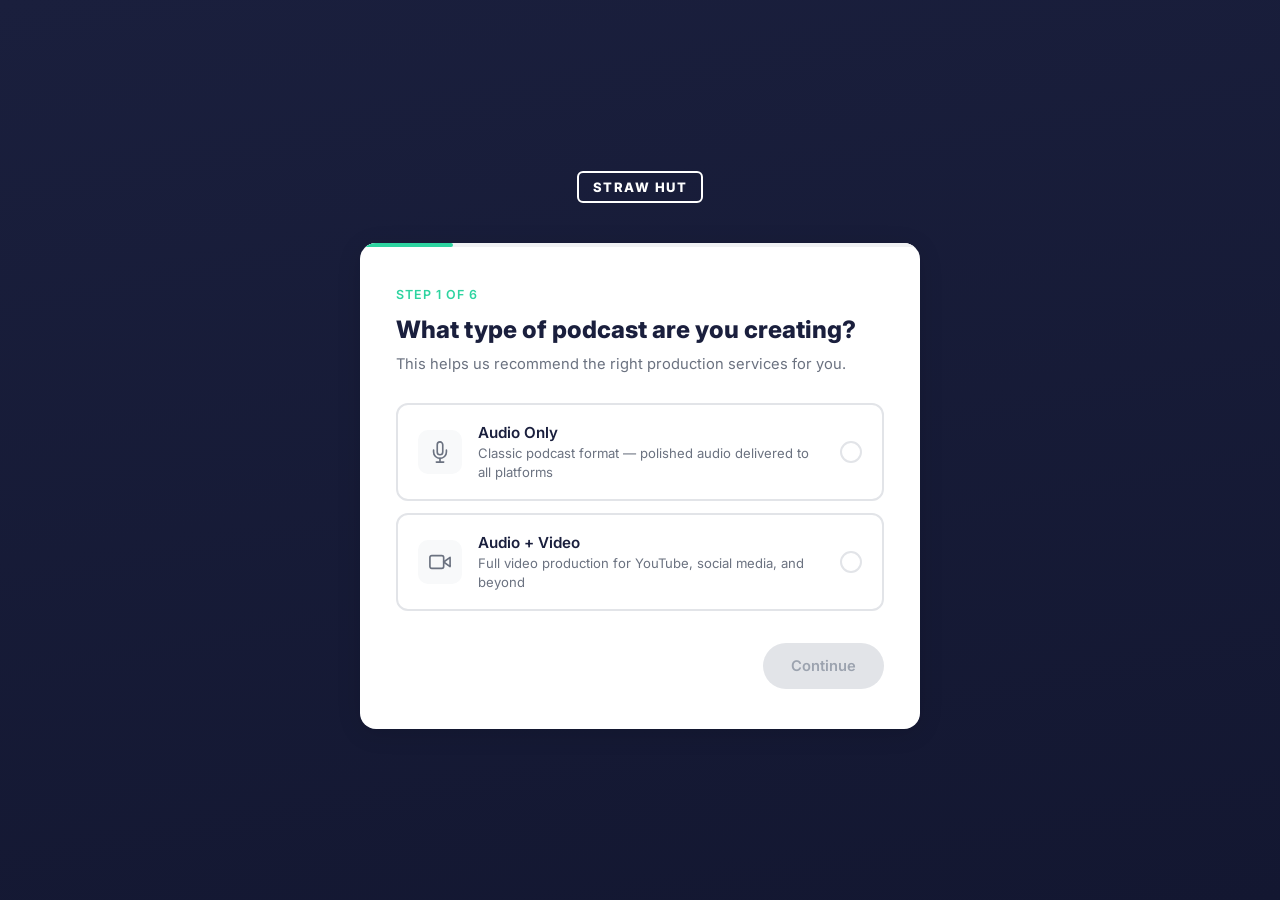
==== index.html @ 83307173 "Add step-by-step podcast quote builder widget Interactive 6-step wizard that guides potential client" ====
<!DOCTYPE html>
<html lang="en">
<head>
  <meta charset="UTF-8">
  <meta name="viewport" content="width=device-width, initial-scale=1.0">
  <title>Podcast Quote Builder | Straw Hut Media</title>
  <link rel="preconnect" href="https://fonts.googleapis.com">
  <link rel="preconnect" href="https://fonts.gstatic.com" crossorigin>
  <link href="https://fonts.googleapis.com/css2?family=Inter:wght@400;500;600;700;800&display=swap" rel="stylesheet">
  <style>
    :root {
      --navy: #1a1f3d;
      --navy-light: #252b52;
      --navy-dark: #131731;
      --green: #2dd4a0;
      --green-hover: #25b888;
      --green-soft: rgba(45, 212, 160, 0.1);
      --white: #ffffff;
      --gray-50: #f8f9fa;
      --gray-100: #f0f1f3;
      --gray-200: #e2e4e8;
      --gray-400: #9ca3af;
      --gray-500: #6b7280;
      --gray-700: #374151;
      --gray-800: #1f2937;
      --shadow: 0 4px 24px rgba(0, 0, 0, 0.12);
      --radius: 16px;
      --radius-sm: 12px;
    }

    * { margin: 0; padding: 0; box-sizing: border-box; }

    body {
      font-family: 'Inter', -apple-system, BlinkMacSystemFont, 'Segoe UI', sans-serif;
      background: linear-gradient(170deg, var(--navy) 0%, var(--navy-dark) 100%);
      color: var(--gray-800);
      min-height: 100vh;
      display: flex;
      flex-direction: column;
      align-items: center;
      justify-content: center;
      padding: 40px 20px;
    }

    /* -- Logo & Header -- */
    .widget-logo {
      display: inline-block;
      border: 2px solid var(--white);
      border-radius: 6px;
      padding: 6px 14px;
      color: var(--white);
      font-weight: 800;
      font-size: 13px;
      letter-spacing: 1.5px;
      text-transform: uppercase;
      margin-bottom: 40px;
    }

    /* -- Card Container -- */
    .card {
      background: var(--white);
      border-radius: var(--radius);
      box-shadow: var(--shadow);
      width: 100%;
      max-width: 560px;
      overflow: hidden;
      position: relative;
    }

    /* -- Progress Bar -- */
    .progress-bar {
      height: 4px;
      background: var(--gray-100);
      width: 100%;
    }

    .progress-fill {
      height: 100%;
      background: var(--green);
      transition: width 0.4s ease;
      border-radius: 0 2px 2px 0;
    }

    /* -- Step Content -- */
    .step {
      display: none;
      padding: 40px 36px;
      animation: fadeIn 0.35s ease;
    }

    .step.active {
      display: block;
    }

    @keyframes fadeIn {
      from { opacity: 0; transform: translateY(12px); }
      to { opacity: 1; transform: translateY(0); }
    }

    .step-counter {
      font-size: 0.78rem;
      font-weight: 600;
      color: var(--green);
      text-transform: uppercase;
      letter-spacing: 1px;
      margin-bottom: 12px;
    }

    .step h2 {
      font-size: 1.5rem;
      font-weight: 800;
      color: var(--navy);
      line-height: 1.3;
      margin-bottom: 8px;
    }

    .step .subtitle {
      font-size: 0.92rem;
      color: var(--gray-500);
      line-height: 1.5;
      margin-bottom: 28px;
    }

    /* -- Option Cards (single select) -- */
    .options {
      display: flex;
      flex-direction: column;
      gap: 12px;
      margin-bottom: 32px;
    }

    .option {
      display: flex;
      align-items: center;
      gap: 16px;
      padding: 18px 20px;
      border: 2px solid var(--gray-200);
      border-radius: var(--radius-sm);
      cursor: pointer;
      transition: all 0.2s;
      position: relative;
    }

    .option:hover {
      border-color: var(--green);
      background: var(--green-soft);
    }

    .option.selected {
      border-color: var(--green);
      background: var(--green-soft);
    }

    .option-icon {
      width: 44px;
      height: 44px;
      border-radius: 10px;
      background: var(--gray-50);
      display: flex;
      align-items: center;
      justify-content: center;
      flex-shrink: 0;
      font-size: 1.3rem;
      transition: background 0.2s;
    }

    .option.selected .option-icon {
      background: var(--green);
    }

    .option-icon svg {
      width: 22px;
      height: 22px;
      stroke: var(--gray-500);
      fill: none;
      stroke-width: 1.8;
      stroke-linecap: round;
      stroke-linejoin: round;
      transition: stroke 0.2s;
    }

    .option.selected .option-icon svg {
      stroke: var(--white);
    }

    .option-text {
      flex: 1;
    }

    .option-label {
      font-size: 0.95rem;
      font-weight: 600;
      color: var(--navy);
      margin-bottom: 2px;
    }

    .option-desc {
      font-size: 0.82rem;
      color: var(--gray-500);
      line-height: 1.4;
    }

    .option-check {
      width: 22px;
      height: 22px;
      border: 2px solid var(--gray-200);
      border-radius: 50%;
      flex-shrink: 0;
      display: flex;
      align-items: center;
      justify-content: center;
      transition: all 0.2s;
    }

    .option.selected .option-check {
      background: var(--green);
      border-color: var(--green);
    }

    .option-check svg {
      width: 12px;
      height: 12px;
      fill: none;
      stroke: var(--white);
      stroke-width: 2.5;
      stroke-linecap: round;
      stroke-linejoin: round;
      opacity: 0;
      transition: opacity 0.15s;
    }

    .option.selected .option-check svg {
      opacity: 1;
    }

    /* -- Multi-select (checkbox style) -- */
    .options.multi .option-check {
      border-radius: 6px;
    }

    /* -- Navigation -- */
    .nav {
      display: flex;
      justify-content: space-between;
      align-items: center;
      gap: 12px;
    }

    .btn {
      padding: 14px 28px;
      border-radius: 50px;
      font-size: 0.92rem;
      font-weight: 600;
      cursor: pointer;
      transition: all 0.2s;
      border: none;
      font-family: inherit;
    }

    .btn-back {
      background: transparent;
      color: var(--gray-500);
      padding: 14px 20px;
    }

    .btn-back:hover {
      color: var(--navy);
    }

    .btn-next {
      background: var(--green);
      color: var(--white);
      margin-left: auto;
    }

    .btn-next:hover {
      background: var(--green-hover);
      transform: translateY(-1px);
    }

    .btn-next:active {
      transform: translateY(0);
    }

    .btn-next:disabled {
      background: var(--gray-200);
      color: var(--gray-400);
      cursor: not-allowed;
      transform: none;
    }

    /* -- Results Step -- */
    .result-package {
      background: linear-gradient(135deg, var(--navy) 0%, var(--navy-light) 100%);
      border-radius: var(--radius-sm);
      padding: 28px 24px;
      text-align: center;
      margin-bottom: 24px;
      position: relative;
      overflow: hidden;
    }

    .result-package::before {
      content: '';
      position: absolute;
      top: -30px;
      right: -30px;
      width: 120px;
      height: 120px;
      background: rgba(45, 212, 160, 0.1);
      border-radius: 50%;
    }

    .result-badge {
      display: inline-block;
      background: var(--green);
      color: var(--white);
      font-size: 0.72rem;
      font-weight: 700;
      padding: 4px 12px;
      border-radius: 20px;
      text-transform: uppercase;
      letter-spacing: 0.5px;
      margin-bottom: 16px;
    }

    .result-name {
      font-size: 1.3rem;
      font-weight: 800;
      color: var(--white);
      margin-bottom: 8px;
    }

    .result-price {
      font-size: 2.4rem;
      font-weight: 800;
      color: var(--green);
      margin-bottom: 4px;
    }

    .result-period {
      font-size: 0.82rem;
      color: var(--gray-400);
    }

    .result-savings {
      display: inline-block;
      background: var(--green-soft);
      color: var(--green);
      font-size: 0.82rem;
      font-weight: 600;
      padding: 6px 14px;
      border-radius: 20px;
      margin-top: 12px;
    }

    .result-features {
      margin-bottom: 28px;
    }

    .result-features h4 {
      font-size: 0.82rem;
      font-weight: 700;
      color: var(--gray-400);
      text-transform: uppercase;
      letter-spacing: 0.5px;
      margin-bottom: 14px;
    }

    .feature-item {
      display: flex;
      align-items: flex-start;
      gap: 10px;
      padding: 8px 0;
      font-size: 0.88rem;
      color: var(--gray-700);
    }

    .feature-check {
      width: 18px;
      height: 18px;
      background: var(--green-soft);
      border-radius: 50%;
      display: flex;
      align-items: center;
      justify-content: center;
      flex-shrink: 0;
      margin-top: 1px;
    }

    .feature-check svg {
      width: 10px;
      height: 10px;
      fill: none;
      stroke: var(--green);
      stroke-width: 2.5;
      stroke-linecap: round;
      stroke-linejoin: round;
    }

    .btn-cta {
      display: block;
      width: 100%;
      padding: 16px;
      background: var(--green);
      color: var(--white);
      border: none;
      border-radius: 50px;
      font-size: 1rem;
      font-weight: 700;
      cursor: pointer;
      transition: all 0.2s;
      font-family: inherit;
      text-align: center;
      text-decoration: none;
      margin-bottom: 8px;
    }

    .btn-cta:hover {
      background: var(--green-hover);
      transform: translateY(-1px);
    }

    .btn-restart {
      display: block;
      width: 100%;
      padding: 12px;
      background: transparent;
      color: var(--gray-500);
      border: none;
      font-size: 0.85rem;
      font-weight: 600;
      cursor: pointer;
      font-family: inherit;
      text-align: center;
    }

    .btn-restart:hover {
      color: var(--navy);
    }

    .result-footnote {
      text-align: center;
      font-size: 0.75rem;
      color: var(--gray-400);
      margin-top: 12px;
    }

    /* -- Responsive -- */
    @media (max-width: 600px) {
      body { padding: 24px 16px; justify-content: flex-start; }
      .step { padding: 28px 24px; }
      .step h2 { font-size: 1.3rem; }
      .option { padding: 14px 16px; gap: 12px; }
      .option-icon { width: 38px; height: 38px; }
    }
  </style>
</head>
<body>

  <div class="widget-logo">Straw Hut</div>

  <div class="card">
    <div class="progress-bar">
      <div class="progress-fill" id="progressFill" style="width: 16.6%"></div>
    </div>

    <!-- Step 1: Podcast Type -->
    <div class="step active" data-step="1">
      <div class="step-counter">Step 1 of 6</div>
      <h2>What type of podcast are you creating?</h2>
      <p class="subtitle">This helps us recommend the right production services for you.</p>
      <div class="options" data-key="podcastType">
        <div class="option" data-value="audio">
          <div class="option-icon">
            <svg viewBox="0 0 24 24"><path d="M12 1a3 3 0 0 0-3 3v8a3 3 0 0 0 6 0V4a3 3 0 0 0-3-3z"/><path d="M19 10v2a7 7 0 0 1-14 0v-2"/><line x1="12" y1="19" x2="12" y2="23"/><line x1="8" y1="23" x2="16" y2="23"/></svg>
          </div>
          <div class="option-text">
            <div class="option-label">Audio Only</div>
            <div class="option-desc">Classic podcast format — polished audio delivered to all platforms</div>
          </div>
          <div class="option-check"><svg viewBox="0 0 16 16"><polyline points="3.5 8 6.5 11 12.5 5"/></svg></div>
        </div>
        <div class="option" data-value="video">
          <div class="option-icon">
            <svg viewBox="0 0 24 24"><polygon points="23 7 16 12 23 17 23 7"/><rect x="1" y="5" width="15" height="14" rx="2" ry="2"/></svg>
          </div>
          <div class="option-text">
            <div class="option-label">Audio + Video</div>
            <div class="option-desc">Full video production for YouTube, social media, and beyond</div>
          </div>
          <div class="option-check"><svg viewBox="0 0 16 16"><polyline points="3.5 8 6.5 11 12.5 5"/></svg></div>
        </div>
      </div>
      <div class="nav">
        <div></div>
        <button class="btn btn-next" id="btn-next-1" disabled>Continue</button>
      </div>
    </div>

    <!-- Step 2: Recording Location -->
    <div class="step" data-step="2">
      <div class="step-counter">Step 2 of 6</div>
      <h2>Where will you be recording?</h2>
      <p class="subtitle">Choose the recording setup that works best for your show.</p>
      <div class="options" data-key="recordingLocation">
        <div class="option" data-value="virtual">
          <div class="option-icon">
            <svg viewBox="0 0 24 24"><rect x="2" y="3" width="20" height="14" rx="2" ry="2"/><line x1="8" y1="21" x2="16" y2="21"/><line x1="12" y1="17" x2="12" y2="21"/></svg>
          </div>
          <div class="option-text">
            <div class="option-label">Virtual / Remote</div>
            <div class="option-desc">Record from anywhere with our remote setup support</div>
          </div>
          <div class="option-check"><svg viewBox="0 0 16 16"><polyline points="3.5 8 6.5 11 12.5 5"/></svg></div>
        </div>
        <div class="option" data-value="studio">
          <div class="option-icon">
            <svg viewBox="0 0 24 24"><path d="M3 9l9-7 9 7v11a2 2 0 0 1-2 2H5a2 2 0 0 1-2-2z"/><polyline points="9 22 9 12 15 12 15 22"/></svg>
          </div>
          <div class="option-text">
            <div class="option-label">In Our Studio</div>
            <div class="option-desc">Record at our professional studio on Melrose Avenue</div>
          </div>
          <div class="option-check"><svg viewBox="0 0 16 16"><polyline points="3.5 8 6.5 11 12.5 5"/></svg></div>
        </div>
        <div class="option" data-value="on-location">
          <div class="option-icon">
            <svg viewBox="0 0 24 24"><path d="M21 10c0 7-9 13-9 13s-9-6-9-13a9 9 0 0 1 18 0z"/><circle cx="12" cy="10" r="3"/></svg>
          </div>
          <div class="option-text">
            <div class="option-label">On-Location</div>
            <div class="option-desc">We come to you — anywhere you need us to be</div>
          </div>
          <div class="option-check"><svg viewBox="0 0 16 16"><polyline points="3.5 8 6.5 11 12.5 5"/></svg></div>
        </div>
      </div>
      <div class="nav">
        <button class="btn btn-back" data-go="1">Back</button>
        <button class="btn btn-next" id="btn-next-2" disabled>Continue</button>
      </div>
    </div>

    <!-- Step 3: Production Level -->
    <div class="step" data-step="3">
      <div class="step-counter">Step 3 of 6</div>
      <h2>What level of production do you need?</h2>
      <p class="subtitle">From essential editing to full sound design — pick your level.</p>
      <div class="options" data-key="productionLevel">
        <div class="option" data-value="basic">
          <div class="option-icon">
            <svg viewBox="0 0 24 24"><path d="M9 18V5l12-2v13"/><circle cx="6" cy="18" r="3"/><circle cx="18" cy="16" r="3"/></svg>
          </div>
          <div class="option-text">
            <div class="option-label">Essential Production</div>
            <div class="option-desc">Professional audio editing, mastering, and custom intros/outros</div>
          </div>
          <div class="option-check"><svg viewBox="0 0 16 16"><polyline points="3.5 8 6.5 11 12.5 5"/></svg></div>
        </div>
        <div class="option" data-value="full">
          <div class="option-icon">
            <svg viewBox="0 0 24 24"><polygon points="12 2 15.09 8.26 22 9.27 17 14.14 18.18 21.02 12 17.77 5.82 21.02 7 14.14 2 9.27 8.91 8.26 12 2"/></svg>
          </div>
          <div class="option-text">
            <div class="option-label">Full Production + Sound Design</div>
            <div class="option-desc">Multi-track editing, sound design, and original theme music composed for your show</div>
          </div>
          <div class="option-check"><svg viewBox="0 0 16 16"><polyline points="3.5 8 6.5 11 12.5 5"/></svg></div>
        </div>
      </div>
      <div class="nav">
        <button class="btn btn-back" data-go="2">Back</button>
        <button class="btn btn-next" id="btn-next-3" disabled>Continue</button>
      </div>
    </div>

    <!-- Step 4: Branding & Distribution -->
    <div class="step" data-step="4">
      <div class="step-counter">Step 4 of 6</div>
      <h2>Do you need branding and distribution?</h2>
      <p class="subtitle">Select all that apply to your needs.</p>
      <div class="options multi" data-key="branding">
        <div class="option" data-value="cover-art">
          <div class="option-icon">
            <svg viewBox="0 0 24 24"><rect x="3" y="3" width="18" height="18" rx="2" ry="2"/><circle cx="8.5" cy="8.5" r="1.5"/><polyline points="21 15 16 10 5 21"/></svg>
          </div>
          <div class="option-text">
            <div class="option-label">Custom Branding Package</div>
            <div class="option-desc">Professional cover art and logo designed for your show</div>
          </div>
          <div class="option-check"><svg viewBox="0 0 16 16"><polyline points="3.5 8 6.5 11 12.5 5"/></svg></div>
        </div>
        <div class="option" data-value="distribution">
          <div class="option-icon">
            <svg viewBox="0 0 24 24"><circle cx="18" cy="5" r="3"/><circle cx="6" cy="12" r="3"/><circle cx="18" cy="19" r="3"/><line x1="8.59" y1="13.51" x2="15.42" y2="17.49"/><line x1="15.41" y1="6.51" x2="8.59" y2="10.49"/></svg>
          </div>
          <div class="option-text">
            <div class="option-label">Distribution to All Major Platforms</div>
            <div class="option-desc">Apple Podcasts, Spotify, Google, and more</div>
          </div>
          <div class="option-check"><svg viewBox="0 0 16 16"><polyline points="3.5 8 6.5 11 12.5 5"/></svg></div>
        </div>
        <div class="option" data-value="scheduling">
          <div class="option-icon">
            <svg viewBox="0 0 24 24"><rect x="3" y="4" width="18" height="18" rx="2" ry="2"/><line x1="16" y1="2" x2="16" y2="6"/><line x1="8" y1="2" x2="8" y2="6"/><line x1="3" y1="10" x2="21" y2="10"/></svg>
          </div>
          <div class="option-text">
            <div class="option-label">Weekly Publishing & Scheduling</div>
            <div class="option-desc">Consistent release schedule managed for you</div>
          </div>
          <div class="option-check"><svg viewBox="0 0 16 16"><polyline points="3.5 8 6.5 11 12.5 5"/></svg></div>
        </div>
        <div class="option" data-value="analytics">
          <div class="option-icon">
            <svg viewBox="0 0 24 24"><line x1="18" y1="20" x2="18" y2="10"/><line x1="12" y1="20" x2="12" y2="4"/><line x1="6" y1="20" x2="6" y2="14"/></svg>
          </div>
          <div class="option-text">
            <div class="option-label">Analytics & Growth Tracking</div>
            <div class="option-desc">Monitor your performance and listener trends</div>
          </div>
          <div class="option-check"><svg viewBox="0 0 16 16"><polyline points="3.5 8 6.5 11 12.5 5"/></svg></div>
        </div>
      </div>
      <div class="nav">
        <button class="btn btn-back" data-go="3">Back</button>
        <button class="btn btn-next" id="btn-next-4">Continue</button>
      </div>
    </div>

    <!-- Step 5: Social Media -->
    <div class="step" data-step="5">
      <div class="step-counter">Step 5 of 6</div>
      <h2>How about social media content?</h2>
      <p class="subtitle">Grow your audience with promotional content for each episode.</p>
      <div class="options" data-key="social">
        <div class="option" data-value="none">
          <div class="option-icon">
            <svg viewBox="0 0 24 24"><circle cx="12" cy="12" r="10"/><line x1="4.93" y1="4.93" x2="19.07" y2="19.07"/></svg>
          </div>
          <div class="option-text">
            <div class="option-label">No Social Media Content</div>
            <div class="option-desc">I'll handle my own social media promotion</div>
          </div>
          <div class="option-check"><svg viewBox="0 0 16 16"><polyline points="3.5 8 6.5 11 12.5 5"/></svg></div>
        </div>
        <div class="option" data-value="basic-clip">
          <div class="option-icon">
            <svg viewBox="0 0 24 24"><rect x="2" y="2" width="20" height="20" rx="5" ry="5"/><path d="M16 11.37A4 4 0 1 1 12.63 8 4 4 0 0 1 16 11.37z"/><line x1="17.5" y1="6.5" x2="17.51" y2="6.5"/></svg>
          </div>
          <div class="option-text">
            <div class="option-label">One Clip per Episode</div>
            <div class="option-desc">A custom social media clip to promote each episode</div>
          </div>
          <div class="option-check"><svg viewBox="0 0 16 16"><polyline points="3.5 8 6.5 11 12.5 5"/></svg></div>
        </div>
        <div class="option" data-value="full-social">
          <div class="option-icon">
            <svg viewBox="0 0 24 24"><path d="M23 3a10.9 10.9 0 0 1-3.14 1.53 4.48 4.48 0 0 0-7.86 3v1A10.66 10.66 0 0 1 3 4s-4 9 5 13a11.64 11.64 0 0 1-7 2c9 5 20 0 20-11.5a4.5 4.5 0 0 0-.08-.83A7.72 7.72 0 0 0 23 3z"/></svg>
          </div>
          <div class="option-text">
            <div class="option-label">Full Social Media Package</div>
            <div class="option-desc">Clips, audiograms, graphics, trailers, and thumbnails</div>
          </div>
          <div class="option-check"><svg viewBox="0 0 16 16"><polyline points="3.5 8 6.5 11 12.5 5"/></svg></div>
        </div>
      </div>
      <div class="nav">
        <button class="btn btn-back" data-go="4">Back</button>
        <button class="btn btn-next" id="btn-next-5" disabled>Continue</button>
      </div>
    </div>

    <!-- Step 6: Management -->
    <div class="step" data-step="6">
      <div class="step-counter">Step 6 of 6</div>
      <h2>Do you need production management?</h2>
      <p class="subtitle">Let our team handle the logistics so you can focus on content.</p>
      <div class="options" data-key="management">
        <div class="option" data-value="none">
          <div class="option-icon">
            <svg viewBox="0 0 24 24"><path d="M20 21v-2a4 4 0 0 0-4-4H8a4 4 0 0 0-4 4v2"/><circle cx="12" cy="7" r="4"/></svg>
          </div>
          <div class="option-text">
            <div class="option-label">Self-Managed</div>
            <div class="option-desc">I'll coordinate production myself</div>
          </div>
          <div class="option-check"><svg viewBox="0 0 16 16"><polyline points="3.5 8 6.5 11 12.5 5"/></svg></div>
        </div>
        <div class="option" data-value="guest-booking">
          <div class="option-icon">
            <svg viewBox="0 0 24 24"><path d="M17 21v-2a4 4 0 0 0-4-4H5a4 4 0 0 0-4 4v2"/><circle cx="9" cy="7" r="4"/><path d="M23 21v-2a4 4 0 0 0-3-3.87"/><path d="M16 3.13a4 4 0 0 1 0 7.75"/></svg>
          </div>
          <div class="option-text">
            <div class="option-label">Guest Booking & Scheduling</div>
            <div class="option-desc">We help find and schedule guests for your show</div>
          </div>
          <div class="option-check"><svg viewBox="0 0 16 16"><polyline points="3.5 8 6.5 11 12.5 5"/></svg></div>
        </div>
        <div class="option" data-value="full-management">
          <div class="option-icon">
            <svg viewBox="0 0 24 24"><path d="M12 22s8-4 8-10V5l-8-3-8 3v7c0 6 8 10 8 10z"/></svg>
          </div>
          <div class="option-text">
            <div class="option-label">Dedicated Manager + Priority Support</div>
            <div class="option-desc">A dedicated production manager and priority support for urgent needs</div>
          </div>
          <div class="option-check"><svg viewBox="0 0 16 16"><polyline points="3.5 8 6.5 11 12.5 5"/></svg></div>
        </div>
      </div>
      <div class="nav">
        <button class="btn btn-back" data-go="5">Back</button>
        <button class="btn btn-next" id="btn-next-6" disabled>See My Quote</button>
      </div>
    </div>

    <!-- Results Step -->
    <div class="step" data-step="result">
      <div class="step-counter">Your Personalized Quote</div>
      <h2>Here's your perfect package</h2>
      <p class="subtitle" id="resultSubtitle">Based on your selections, we recommend:</p>

      <div class="result-package">
        <div class="result-badge" id="resultBadge">Recommended</div>
        <div class="result-name" id="resultName">Premium Studio Package</div>
        <div class="result-price" id="resultPrice">$4,350</div>
        <div class="result-period">one-time setup</div>
        <div class="result-savings" id="resultSavings" style="display:none;"></div>
      </div>

      <div class="result-features">
        <h4>What's Included</h4>
        <div id="resultFeatures"></div>
      </div>

      <button class="btn-cta" id="ctaBtn">Get Started Now</button>
      <button class="btn-restart" id="restartBtn">Start Over</button>
      <div class="result-footnote">Final pricing confirmed after consultation</div>
    </div>
  </div>

<script>
(function() {
  // -- State --
  const answers = {};
  let currentStep = 1;
  const totalSteps = 6;

  // -- Package Definitions --
  const packages = {
    essential: {
      name: 'Essential Podcast Package',
      price: 2450,
      features: [
        'Professional audio editing and mastering',
        'Multi-track editing and sound design',
        'Custom intros, outros, and transitions',
        'Distribution to all major platforms',
        'Weekly publishing and scheduling',
        'Basic analytics to track growth',
        'Custom branding package (cover art, logo)',
        'One custom social media clip per episode'
      ]
    },
    premium: {
      name: 'Premium Studio Podcast Package',
      price: 4350,
      badge: 'Most Popular',
      features: [
        'Everything in the Essential Package, plus:',
        'Video recording in our studio or virtual setup',
        'Original theme music created for your show',
        'Guest booking and scheduling assistance',
        'Multi-camera video setup (studio or virtual)',
        'Full social media content creation (clips, audiograms, graphics)',
        'Dedicated manager for seamless production',
        'Priority support for urgent needs'
      ]
    },
    ultimate: {
      name: 'Ultimate On-Location Podcast Package',
      price: 6550,
      badge: 'All-Inclusive',
      features: [
        'Everything in the Premium Package, plus:',
        'On-location recording anywhere you need',
        'Multi-camera setup with 3\u20136 cameras',
        'Professional video editing and branding',
        'On-site producer to oversee the shoot',
        'Lighting, microphones, and camera setup included',
        'Enhanced social media assets, including trailers and thumbnails',
        'Videos optimized for YouTube and social media'
      ]
    }
  };

  // -- DOM --
  const progressFill = document.getElementById('progressFill');
  const steps = document.querySelectorAll('.step');
  const backBtns = document.querySelectorAll('.btn-back');

  // -- Navigate --
  function goToStep(step) {
    currentStep = step;
    steps.forEach(s => s.classList.remove('active'));

    if (step === 'result') {
      document.querySelector('[data-step="result"]').classList.add('active');
      progressFill.style.width = '100%';
      showResult();
    } else {
      document.querySelector(`[data-step="${step}"]`).classList.add('active');
      progressFill.style.width = `${(step / totalSteps) * 100}%`;
    }
  }

  // -- Single-select option handling --
  function setupOptions() {
    document.querySelectorAll('.options').forEach(optGroup => {
      const isMulti = optGroup.classList.contains('multi');
      const key = optGroup.getAttribute('data-key');

      optGroup.querySelectorAll('.option').forEach(opt => {
        opt.addEventListener('click', () => {
          if (isMulti) {
            opt.classList.toggle('selected');
            // Gather all selected values
            const selected = [];
            optGroup.querySelectorAll('.option.selected').forEach(s => {
              selected.push(s.getAttribute('data-value'));
            });
            answers[key] = selected;
          } else {
            optGroup.querySelectorAll('.option').forEach(o => o.classList.remove('selected'));
            opt.classList.add('selected');
            answers[key] = opt.getAttribute('data-value');
          }
          updateNextBtn();
        });
      });
    });
  }

  // -- Next button state --
  function updateNextBtn() {
    // Steps 1,2,3,5,6 require selection; step 4 is multi (optional)
    const step1 = document.getElementById('btn-next-1');
    const step2 = document.getElementById('btn-next-2');
    const step3 = document.getElementById('btn-next-3');
    const step5 = document.getElementById('btn-next-5');
    const step6 = document.getElementById('btn-next-6');

    step1.disabled = !answers.podcastType;
    step2.disabled = !answers.recordingLocation;
    step3.disabled = !answers.productionLevel;
    step5.disabled = !answers.social;
    step6.disabled = !answers.management;
  }

  // -- Next button clicks --
  for (let i = 1; i <= totalSteps; i++) {
    const btn = document.getElementById(`btn-next-${i}`);
    if (btn) {
      btn.addEventListener('click', () => {
        if (btn.disabled) return;
        if (i === totalSteps) {
          goToStep('result');
        } else {
          goToStep(i + 1);
        }
      });
    }
  }

  // -- Back buttons --
  backBtns.forEach(btn => {
    btn.addEventListener('click', () => {
      const target = parseInt(btn.getAttribute('data-go'));
      goToStep(target);
    });
  });

  // -- Determine recommended package --
  function getRecommendation() {
    let score = 0;

    // Podcast type
    if (answers.podcastType === 'video') score += 2;

    // Recording location
    if (answers.recordingLocation === 'studio') score += 1;
    if (answers.recordingLocation === 'on-location') score += 3;

    // Production level
    if (answers.productionLevel === 'full') score += 1;

    // Branding selections
    if (answers.branding && answers.branding.length >= 3) score += 1;

    // Social media
    if (answers.social === 'basic-clip') score += 0;
    if (answers.social === 'full-social') score += 2;

    // Management
    if (answers.management === 'guest-booking') score += 1;
    if (answers.management === 'full-management') score += 2;

    if (score >= 7) return 'ultimate';
    if (score >= 3) return 'premium';
    return 'essential';
  }

  // -- Build custom feature list based on answers --
  function getCustomFeatures() {
    const features = [];

    // Production
    features.push('Professional audio editing and mastering');
    if (answers.productionLevel === 'full') {
      features.push('Multi-track editing and sound design');
      features.push('Original theme music composed for your show');
    }
    features.push('Custom intros, outros, and transitions');

    // Video
    if (answers.podcastType === 'video') {
      if (answers.recordingLocation === 'on-location') {
        features.push('On-location video recording anywhere you need');
        features.push('Multi-camera setup with 3\u20136 cameras');
        features.push('Professional video editing and branding');
        features.push('On-site producer to oversee the shoot');
        features.push('All lighting, microphones, and camera equipment provided');
        features.push('Videos optimized for YouTube and social media');
      } else {
        features.push('Video recording in our studio or virtual setup');
        features.push('Multi-camera video setup');
      }
    }

    // Branding
    if (answers.branding) {
      if (answers.branding.includes('cover-art')) features.push('Custom branding package (cover art and logo)');
      if (answers.branding.includes('distribution')) features.push('Distribution to all major platforms');
      if (answers.branding.includes('scheduling')) features.push('Weekly publishing and scheduling');
      if (answers.branding.includes('analytics')) features.push('Analytics and growth tracking');
    }

    // Social
    if (answers.social === 'basic-clip') {
      features.push('One custom social media clip per episode');
    } else if (answers.social === 'full-social') {
      features.push('Full social media content creation (clips, audiograms, graphics)');
      features.push('Enhanced social assets including trailers and thumbnails');
    }

    // Management
    if (answers.management === 'guest-booking') {
      features.push('Guest booking and scheduling assistance');
    } else if (answers.management === 'full-management') {
      features.push('Dedicated production manager');
      features.push('Priority support for urgent needs');
      features.push('Guest booking and scheduling assistance');
    }

    return features;
  }

  // -- Show Result --
  function showResult() {
    const recKey = getRecommendation();
    const pkg = packages[recKey];

    document.getElementById('resultBadge').textContent = pkg.badge || 'Recommended';
    document.getElementById('resultName').textContent = pkg.name;
    document.getElementById('resultPrice').textContent = `$${pkg.price.toLocaleString()}`;

    // Show the features specific to the recommended package
    const features = getCustomFeatures();
    const featuresHtml = features.map(f =>
      `<div class="feature-item">
        <div class="feature-check"><svg viewBox="0 0 16 16"><polyline points="3.5 8 6.5 11 12.5 5"/></svg></div>
        <span>${f}</span>
      </div>`
    ).join('');
    document.getElementById('resultFeatures').innerHTML = featuresHtml;

    // Savings
    const savingsEl = document.getElementById('resultSavings');
    savingsEl.style.display = 'none';

    // CTA
    document.getElementById('ctaBtn').onclick = () => {
      window.open('https://services.strawhutmedia.com/', '_blank');
    };
  }

  // -- Restart --
  document.getElementById('restartBtn').addEventListener('click', () => {
    // Clear answers
    Object.keys(answers).forEach(k => delete answers[k]);
    // Clear selections
    document.querySelectorAll('.option').forEach(o => o.classList.remove('selected'));
    updateNextBtn();
    goToStep(1);
  });

  // -- Init --
  setupOptions();
  updateNextBtn();
})();
</script>

</body>
</html>
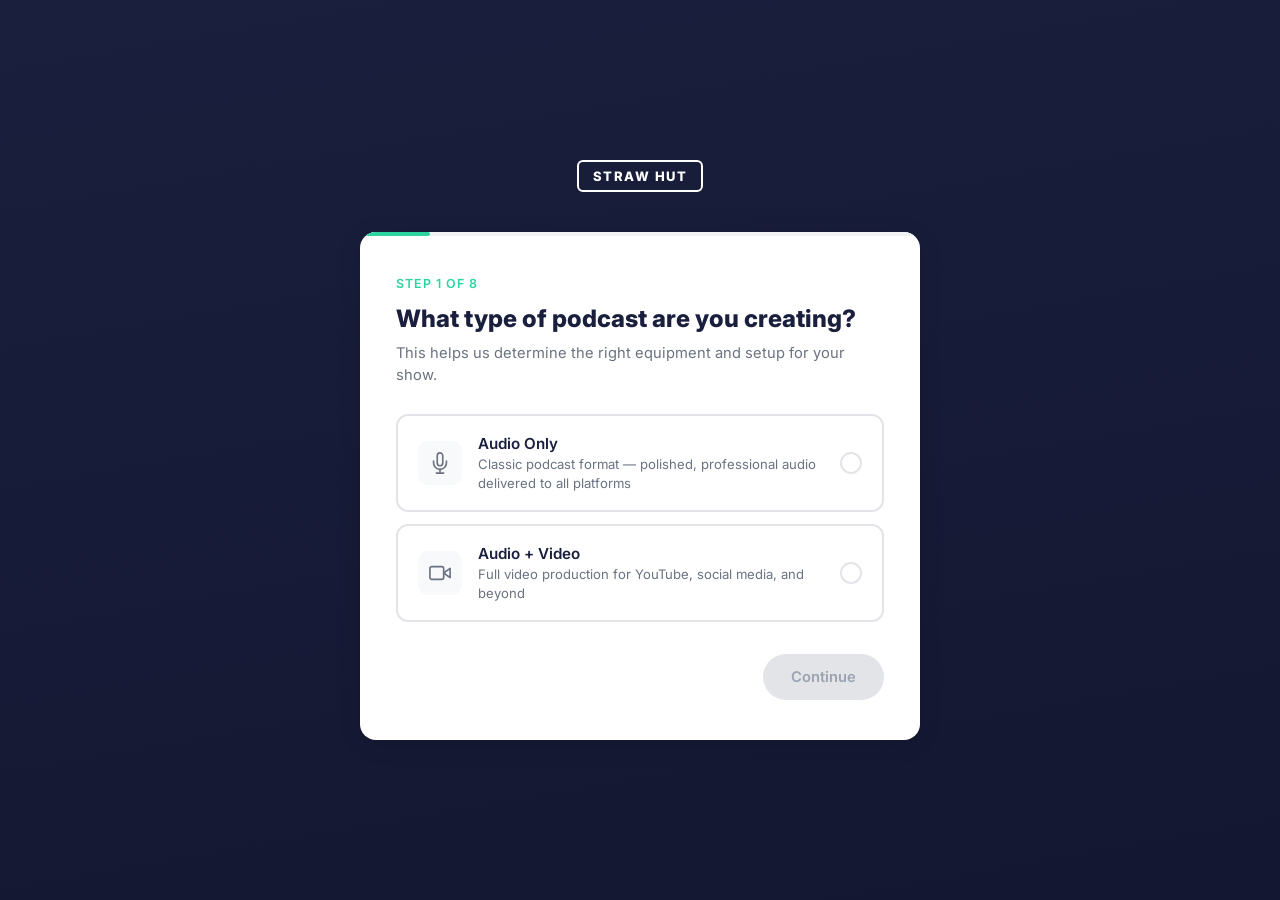
==== commit db1abf9a: "Expand quiz to 8 steps with granular social, service, frequency, and style options - Add podcast sty" ====
--- a/index.html
+++ b/index.html
@@ -42,7 +42,6 @@
       padding: 40px 20px;
     }
 
-    /* -- Logo & Header -- */
     .widget-logo {
       display: inline-block;
       border: 2px solid var(--white);
@@ -56,7 +55,6 @@
       margin-bottom: 40px;
     }
 
-    /* -- Card Container -- */
     .card {
       background: var(--white);
       border-radius: var(--radius);
@@ -67,386 +65,97 @@
       position: relative;
     }
 
-    /* -- Progress Bar -- */
-    .progress-bar {
-      height: 4px;
-      background: var(--gray-100);
-      width: 100%;
-    }
-
-    .progress-fill {
-      height: 100%;
-      background: var(--green);
-      transition: width 0.4s ease;
-      border-radius: 0 2px 2px 0;
-    }
-
-    /* -- Step Content -- */
-    .step {
-      display: none;
-      padding: 40px 36px;
-      animation: fadeIn 0.35s ease;
-    }
-
-    .step.active {
-      display: block;
-    }
-
-    @keyframes fadeIn {
-      from { opacity: 0; transform: translateY(12px); }
-      to { opacity: 1; transform: translateY(0); }
-    }
-
-    .step-counter {
-      font-size: 0.78rem;
-      font-weight: 600;
-      color: var(--green);
-      text-transform: uppercase;
-      letter-spacing: 1px;
-      margin-bottom: 12px;
-    }
-
-    .step h2 {
-      font-size: 1.5rem;
-      font-weight: 800;
-      color: var(--navy);
-      line-height: 1.3;
-      margin-bottom: 8px;
-    }
-
-    .step .subtitle {
-      font-size: 0.92rem;
-      color: var(--gray-500);
-      line-height: 1.5;
-      margin-bottom: 28px;
-    }
-
-    /* -- Option Cards (single select) -- */
-    .options {
-      display: flex;
-      flex-direction: column;
-      gap: 12px;
-      margin-bottom: 32px;
-    }
+    .progress-bar { height: 4px; background: var(--gray-100); width: 100%; }
+    .progress-fill { height: 100%; background: var(--green); transition: width 0.4s ease; border-radius: 0 2px 2px 0; }
+
+    .step { display: none; padding: 40px 36px; animation: fadeIn 0.35s ease; }
+    .step.active { display: block; }
+    @keyframes fadeIn { from { opacity: 0; transform: translateY(12px); } to { opacity: 1; transform: translateY(0); } }
+
+    .step-counter { font-size: 0.78rem; font-weight: 600; color: var(--green); text-transform: uppercase; letter-spacing: 1px; margin-bottom: 12px; }
+    .step h2 { font-size: 1.5rem; font-weight: 800; color: var(--navy); line-height: 1.3; margin-bottom: 8px; }
+    .step .subtitle { font-size: 0.92rem; color: var(--gray-500); line-height: 1.5; margin-bottom: 28px; }
+
+    .options { display: flex; flex-direction: column; gap: 12px; margin-bottom: 32px; }
 
     .option {
-      display: flex;
-      align-items: center;
-      gap: 16px;
-      padding: 18px 20px;
-      border: 2px solid var(--gray-200);
-      border-radius: var(--radius-sm);
-      cursor: pointer;
-      transition: all 0.2s;
-      position: relative;
-    }
-
-    .option:hover {
-      border-color: var(--green);
-      background: var(--green-soft);
-    }
-
-    .option.selected {
-      border-color: var(--green);
-      background: var(--green-soft);
-    }
+      display: flex; align-items: center; gap: 16px; padding: 18px 20px;
+      border: 2px solid var(--gray-200); border-radius: var(--radius-sm);
+      cursor: pointer; transition: all 0.2s; position: relative;
+    }
+    .option:hover { border-color: var(--green); background: var(--green-soft); }
+    .option.selected { border-color: var(--green); background: var(--green-soft); }
 
     .option-icon {
-      width: 44px;
-      height: 44px;
-      border-radius: 10px;
-      background: var(--gray-50);
-      display: flex;
-      align-items: center;
-      justify-content: center;
-      flex-shrink: 0;
-      font-size: 1.3rem;
-      transition: background 0.2s;
-    }
-
-    .option.selected .option-icon {
-      background: var(--green);
-    }
-
-    .option-icon svg {
-      width: 22px;
-      height: 22px;
-      stroke: var(--gray-500);
-      fill: none;
-      stroke-width: 1.8;
-      stroke-linecap: round;
-      stroke-linejoin: round;
-      transition: stroke 0.2s;
-    }
-
-    .option.selected .option-icon svg {
-      stroke: var(--white);
-    }
-
-    .option-text {
-      flex: 1;
-    }
-
-    .option-label {
-      font-size: 0.95rem;
-      font-weight: 600;
-      color: var(--navy);
-      margin-bottom: 2px;
-    }
-
-    .option-desc {
-      font-size: 0.82rem;
-      color: var(--gray-500);
-      line-height: 1.4;
-    }
+      width: 44px; height: 44px; border-radius: 10px; background: var(--gray-50);
+      display: flex; align-items: center; justify-content: center; flex-shrink: 0; transition: background 0.2s;
+    }
+    .option.selected .option-icon { background: var(--green); }
+    .option-icon svg { width: 22px; height: 22px; stroke: var(--gray-500); fill: none; stroke-width: 1.8; stroke-linecap: round; stroke-linejoin: round; transition: stroke 0.2s; }
+    .option.selected .option-icon svg { stroke: var(--white); }
+
+    .option-text { flex: 1; }
+    .option-label { font-size: 0.95rem; font-weight: 600; color: var(--navy); margin-bottom: 2px; }
+    .option-desc { font-size: 0.82rem; color: var(--gray-500); line-height: 1.4; }
 
     .option-check {
-      width: 22px;
-      height: 22px;
-      border: 2px solid var(--gray-200);
-      border-radius: 50%;
-      flex-shrink: 0;
-      display: flex;
-      align-items: center;
-      justify-content: center;
-      transition: all 0.2s;
-    }
-
-    .option.selected .option-check {
-      background: var(--green);
-      border-color: var(--green);
-    }
-
-    .option-check svg {
-      width: 12px;
-      height: 12px;
-      fill: none;
-      stroke: var(--white);
-      stroke-width: 2.5;
-      stroke-linecap: round;
-      stroke-linejoin: round;
-      opacity: 0;
-      transition: opacity 0.15s;
-    }
-
-    .option.selected .option-check svg {
-      opacity: 1;
-    }
-
-    /* -- Multi-select (checkbox style) -- */
-    .options.multi .option-check {
-      border-radius: 6px;
-    }
-
-    /* -- Navigation -- */
-    .nav {
-      display: flex;
-      justify-content: space-between;
-      align-items: center;
-      gap: 12px;
-    }
-
-    .btn {
-      padding: 14px 28px;
-      border-radius: 50px;
-      font-size: 0.92rem;
-      font-weight: 600;
-      cursor: pointer;
-      transition: all 0.2s;
-      border: none;
-      font-family: inherit;
-    }
-
-    .btn-back {
-      background: transparent;
-      color: var(--gray-500);
-      padding: 14px 20px;
-    }
-
-    .btn-back:hover {
-      color: var(--navy);
-    }
-
-    .btn-next {
-      background: var(--green);
-      color: var(--white);
-      margin-left: auto;
-    }
-
-    .btn-next:hover {
-      background: var(--green-hover);
-      transform: translateY(-1px);
-    }
-
-    .btn-next:active {
-      transform: translateY(0);
-    }
-
-    .btn-next:disabled {
-      background: var(--gray-200);
-      color: var(--gray-400);
-      cursor: not-allowed;
-      transform: none;
-    }
-
-    /* -- Results Step -- */
+      width: 22px; height: 22px; border: 2px solid var(--gray-200); border-radius: 50%;
+      flex-shrink: 0; display: flex; align-items: center; justify-content: center; transition: all 0.2s;
+    }
+    .option.selected .option-check { background: var(--green); border-color: var(--green); }
+    .option-check svg { width: 12px; height: 12px; fill: none; stroke: var(--white); stroke-width: 2.5; stroke-linecap: round; stroke-linejoin: round; opacity: 0; transition: opacity 0.15s; }
+    .option.selected .option-check svg { opacity: 1; }
+    .options.multi .option-check { border-radius: 6px; }
+
+    .toggle-row {
+      display: none; align-items: center; gap: 12px; padding: 16px 20px;
+      margin-top: 4px; margin-bottom: 32px;
+      border: 2px solid var(--gray-200); border-radius: var(--radius-sm);
+      cursor: pointer; transition: all 0.2s;
+    }
+    .toggle-row.visible { display: flex; }
+    .toggle-row:hover { border-color: var(--green); background: var(--green-soft); }
+    .toggle-row.selected { border-color: var(--green); background: var(--green-soft); }
+    .toggle-box {
+      width: 22px; height: 22px; border: 2px solid var(--gray-200); border-radius: 6px;
+      flex-shrink: 0; display: flex; align-items: center; justify-content: center; transition: all 0.2s;
+    }
+    .toggle-row.selected .toggle-box { background: var(--green); border-color: var(--green); }
+    .toggle-box svg { width: 12px; height: 12px; fill: none; stroke: var(--white); stroke-width: 2.5; stroke-linecap: round; stroke-linejoin: round; opacity: 0; transition: opacity 0.15s; }
+    .toggle-row.selected .toggle-box svg { opacity: 1; }
+
+    .nav { display: flex; justify-content: space-between; align-items: center; gap: 12px; }
+    .btn { padding: 14px 28px; border-radius: 50px; font-size: 0.92rem; font-weight: 600; cursor: pointer; transition: all 0.2s; border: none; font-family: inherit; }
+    .btn-back { background: transparent; color: var(--gray-500); padding: 14px 20px; }
+    .btn-back:hover { color: var(--navy); }
+    .btn-next { background: var(--green); color: var(--white); margin-left: auto; }
+    .btn-next:hover { background: var(--green-hover); transform: translateY(-1px); }
+    .btn-next:active { transform: translateY(0); }
+    .btn-next:disabled { background: var(--gray-200); color: var(--gray-400); cursor: not-allowed; transform: none; }
+
     .result-package {
       background: linear-gradient(135deg, var(--navy) 0%, var(--navy-light) 100%);
-      border-radius: var(--radius-sm);
-      padding: 28px 24px;
-      text-align: center;
-      margin-bottom: 24px;
-      position: relative;
-      overflow: hidden;
-    }
-
-    .result-package::before {
-      content: '';
-      position: absolute;
-      top: -30px;
-      right: -30px;
-      width: 120px;
-      height: 120px;
-      background: rgba(45, 212, 160, 0.1);
-      border-radius: 50%;
-    }
-
-    .result-badge {
-      display: inline-block;
-      background: var(--green);
-      color: var(--white);
-      font-size: 0.72rem;
-      font-weight: 700;
-      padding: 4px 12px;
-      border-radius: 20px;
-      text-transform: uppercase;
-      letter-spacing: 0.5px;
-      margin-bottom: 16px;
-    }
-
-    .result-name {
-      font-size: 1.3rem;
-      font-weight: 800;
-      color: var(--white);
-      margin-bottom: 8px;
-    }
-
-    .result-price {
-      font-size: 2.4rem;
-      font-weight: 800;
-      color: var(--green);
-      margin-bottom: 4px;
-    }
-
-    .result-period {
-      font-size: 0.82rem;
-      color: var(--gray-400);
-    }
-
-    .result-savings {
-      display: inline-block;
-      background: var(--green-soft);
-      color: var(--green);
-      font-size: 0.82rem;
-      font-weight: 600;
-      padding: 6px 14px;
-      border-radius: 20px;
-      margin-top: 12px;
-    }
-
-    .result-features {
-      margin-bottom: 28px;
-    }
-
-    .result-features h4 {
-      font-size: 0.82rem;
-      font-weight: 700;
-      color: var(--gray-400);
-      text-transform: uppercase;
-      letter-spacing: 0.5px;
-      margin-bottom: 14px;
-    }
-
-    .feature-item {
-      display: flex;
-      align-items: flex-start;
-      gap: 10px;
-      padding: 8px 0;
-      font-size: 0.88rem;
-      color: var(--gray-700);
-    }
-
-    .feature-check {
-      width: 18px;
-      height: 18px;
-      background: var(--green-soft);
-      border-radius: 50%;
-      display: flex;
-      align-items: center;
-      justify-content: center;
-      flex-shrink: 0;
-      margin-top: 1px;
-    }
-
-    .feature-check svg {
-      width: 10px;
-      height: 10px;
-      fill: none;
-      stroke: var(--green);
-      stroke-width: 2.5;
-      stroke-linecap: round;
-      stroke-linejoin: round;
-    }
-
-    .btn-cta {
-      display: block;
-      width: 100%;
-      padding: 16px;
-      background: var(--green);
-      color: var(--white);
-      border: none;
-      border-radius: 50px;
-      font-size: 1rem;
-      font-weight: 700;
-      cursor: pointer;
-      transition: all 0.2s;
-      font-family: inherit;
-      text-align: center;
-      text-decoration: none;
-      margin-bottom: 8px;
-    }
-
-    .btn-cta:hover {
-      background: var(--green-hover);
-      transform: translateY(-1px);
-    }
-
-    .btn-restart {
-      display: block;
-      width: 100%;
-      padding: 12px;
-      background: transparent;
-      color: var(--gray-500);
-      border: none;
-      font-size: 0.85rem;
-      font-weight: 600;
-      cursor: pointer;
-      font-family: inherit;
-      text-align: center;
-    }
-
-    .btn-restart:hover {
-      color: var(--navy);
-    }
-
-    .result-footnote {
-      text-align: center;
-      font-size: 0.75rem;
-      color: var(--gray-400);
-      margin-top: 12px;
-    }
-
-    /* -- Responsive -- */
+      border-radius: var(--radius-sm); padding: 28px 24px; text-align: center;
+      margin-bottom: 24px; position: relative; overflow: hidden;
+    }
+    .result-package::before { content: ''; position: absolute; top: -30px; right: -30px; width: 120px; height: 120px; background: rgba(45,212,160,0.1); border-radius: 50%; }
+    .result-badge { display: inline-block; background: var(--green); color: var(--white); font-size: 0.72rem; font-weight: 700; padding: 4px 12px; border-radius: 20px; text-transform: uppercase; letter-spacing: 0.5px; margin-bottom: 16px; }
+    .result-name { font-size: 1.3rem; font-weight: 800; color: var(--white); margin-bottom: 8px; }
+    .result-price { font-size: 2.4rem; font-weight: 800; color: var(--green); margin-bottom: 4px; }
+    .result-period { font-size: 0.82rem; color: var(--gray-400); }
+
+    .result-features { margin-bottom: 28px; }
+    .result-features h4 { font-size: 0.82rem; font-weight: 700; color: var(--gray-400); text-transform: uppercase; letter-spacing: 0.5px; margin-bottom: 14px; }
+    .feature-item { display: flex; align-items: flex-start; gap: 10px; padding: 8px 0; font-size: 0.88rem; color: var(--gray-700); }
+    .feature-check { width: 18px; height: 18px; background: var(--green-soft); border-radius: 50%; display: flex; align-items: center; justify-content: center; flex-shrink: 0; margin-top: 1px; }
+    .feature-check svg { width: 10px; height: 10px; fill: none; stroke: var(--green); stroke-width: 2.5; stroke-linecap: round; stroke-linejoin: round; }
+
+    .btn-cta { display: block; width: 100%; padding: 16px; background: var(--green); color: var(--white); border: none; border-radius: 50px; font-size: 1rem; font-weight: 700; cursor: pointer; transition: all 0.2s; font-family: inherit; text-align: center; text-decoration: none; margin-bottom: 8px; }
+    .btn-cta:hover { background: var(--green-hover); transform: translateY(-1px); }
+    .btn-restart { display: block; width: 100%; padding: 12px; background: transparent; color: var(--gray-500); border: none; font-size: 0.85rem; font-weight: 600; cursor: pointer; font-family: inherit; text-align: center; }
+    .btn-restart:hover { color: var(--navy); }
+    .result-footnote { text-align: center; font-size: 0.75rem; color: var(--gray-400); margin-top: 12px; }
+
     @media (max-width: 600px) {
       body { padding: 24px 16px; justify-content: flex-start; }
       .step { padding: 28px 24px; }
@@ -462,14 +171,14 @@
 
   <div class="card">
     <div class="progress-bar">
-      <div class="progress-fill" id="progressFill" style="width: 16.6%"></div>
+      <div class="progress-fill" id="progressFill" style="width: 12.5%"></div>
     </div>
 
     <!-- Step 1: Podcast Type -->
     <div class="step active" data-step="1">
-      <div class="step-counter">Step 1 of 6</div>
+      <div class="step-counter">Step 1 of 8</div>
       <h2>What type of podcast are you creating?</h2>
-      <p class="subtitle">This helps us recommend the right production services for you.</p>
+      <p class="subtitle">This helps us determine the right equipment and setup for your show.</p>
       <div class="options" data-key="podcastType">
         <div class="option" data-value="audio">
           <div class="option-icon">
@@ -477,7 +186,7 @@
           </div>
           <div class="option-text">
             <div class="option-label">Audio Only</div>
-            <div class="option-desc">Classic podcast format — polished audio delivered to all platforms</div>
+            <div class="option-desc">Classic podcast format — polished, professional audio delivered to all platforms</div>
           </div>
           <div class="option-check"><svg viewBox="0 0 16 16"><polyline points="3.5 8 6.5 11 12.5 5"/></svg></div>
         </div>
@@ -498,9 +207,158 @@
       </div>
     </div>
 
-    <!-- Step 2: Recording Location -->
+    <!-- Step 2: Podcast Style -->
     <div class="step" data-step="2">
-      <div class="step-counter">Step 2 of 6</div>
+      <div class="step-counter">Step 2 of 8</div>
+      <h2>What style is your podcast?</h2>
+      <p class="subtitle">Different formats need different production approaches.</p>
+      <div class="options" data-key="podcastStyle">
+        <div class="option" data-value="conversational">
+          <div class="option-icon">
+            <svg viewBox="0 0 24 24"><path d="M21 15a2 2 0 0 1-2 2H7l-4 4V5a2 2 0 0 1 2-2h14a2 2 0 0 1 2 2z"/></svg>
+          </div>
+          <div class="option-text">
+            <div class="option-label">Conversational</div>
+            <div class="option-desc">Interviews, co-hosted discussions, or casual conversations</div>
+          </div>
+          <div class="option-check"><svg viewBox="0 0 16 16"><polyline points="3.5 8 6.5 11 12.5 5"/></svg></div>
+        </div>
+        <div class="option" data-value="scripted">
+          <div class="option-icon">
+            <svg viewBox="0 0 24 24"><path d="M14 2H6a2 2 0 0 0-2 2v16a2 2 0 0 0 2 2h12a2 2 0 0 0 2-2V8z"/><polyline points="14 2 14 8 20 8"/><line x1="16" y1="13" x2="8" y2="13"/><line x1="16" y1="17" x2="8" y2="17"/><polyline points="10 9 9 9 8 9"/></svg>
+          </div>
+          <div class="option-text">
+            <div class="option-label">Scripted / Journalistic</div>
+            <div class="option-desc">Narrative storytelling, investigative reporting, or scripted episodes</div>
+          </div>
+          <div class="option-check"><svg viewBox="0 0 16 16"><polyline points="3.5 8 6.5 11 12.5 5"/></svg></div>
+        </div>
+        <div class="option" data-value="monologue">
+          <div class="option-icon">
+            <svg viewBox="0 0 24 24"><path d="M11 4H4a2 2 0 0 0-2 2v14a2 2 0 0 0 2 2h14a2 2 0 0 0 2-2v-7"/><path d="M18.5 2.5a2.121 2.121 0 0 1 3 3L12 15l-4 1 1-4 9.5-9.5z"/></svg>
+          </div>
+          <div class="option-text">
+            <div class="option-label">Essay / Monologue</div>
+            <div class="option-desc">Solo commentary, thought leadership, or essay-style episodes</div>
+          </div>
+          <div class="option-check"><svg viewBox="0 0 16 16"><polyline points="3.5 8 6.5 11 12.5 5"/></svg></div>
+        </div>
+      </div>
+      <div class="nav">
+        <button class="btn btn-back" data-go="1">Back</button>
+        <button class="btn btn-next" id="btn-next-2" disabled>Continue</button>
+      </div>
+    </div>
+
+    <!-- Step 3: How Many on Mic -->
+    <div class="step" data-step="3">
+      <div class="step-counter">Step 3 of 8</div>
+      <h2>How many people will be on mic?</h2>
+      <p class="subtitle">This helps us plan the right number of microphones and cameras for your setup.</p>
+      <div class="options" data-key="micCount">
+        <div class="option" data-value="solo">
+          <div class="option-icon">
+            <svg viewBox="0 0 24 24"><path d="M20 21v-2a4 4 0 0 0-4-4H8a4 4 0 0 0-4 4v2"/><circle cx="12" cy="7" r="4"/></svg>
+          </div>
+          <div class="option-text">
+            <div class="option-label">Just the Host</div>
+            <div class="option-desc">Solo show — 1 mic, 1 camera</div>
+          </div>
+          <div class="option-check"><svg viewBox="0 0 16 16"><polyline points="3.5 8 6.5 11 12.5 5"/></svg></div>
+        </div>
+        <div class="option" data-value="two">
+          <div class="option-icon">
+            <svg viewBox="0 0 24 24"><path d="M17 21v-2a4 4 0 0 0-4-4H5a4 4 0 0 0-4 4v2"/><circle cx="9" cy="7" r="4"/><path d="M23 21v-2a4 4 0 0 0-3-3.87"/><path d="M16 3.13a4 4 0 0 1 0 7.75"/></svg>
+          </div>
+          <div class="option-text">
+            <div class="option-label">Host + 1 Guest</div>
+            <div class="option-desc">Interview or co-host format — 2 mics, 2 cameras</div>
+          </div>
+          <div class="option-check"><svg viewBox="0 0 16 16"><polyline points="3.5 8 6.5 11 12.5 5"/></svg></div>
+        </div>
+        <div class="option" data-value="three">
+          <div class="option-icon">
+            <svg viewBox="0 0 24 24"><path d="M16 21v-2a4 4 0 0 0-4-4H6a4 4 0 0 0-4 4v2"/><circle cx="9" cy="7" r="4"/><path d="M22 21v-2a4 4 0 0 0-3-3.87"/><path d="M16 3.13a4 4 0 0 1 0 7.75"/></svg>
+          </div>
+          <div class="option-text">
+            <div class="option-label">Host + 2 Guests</div>
+            <div class="option-desc">Panel or roundtable — 3 mics, 3 cameras</div>
+          </div>
+          <div class="option-check"><svg viewBox="0 0 16 16"><polyline points="3.5 8 6.5 11 12.5 5"/></svg></div>
+        </div>
+        <div class="option" data-value="four-plus">
+          <div class="option-icon">
+            <svg viewBox="0 0 24 24"><path d="M15 21v-2a4 4 0 0 0-4-4H5a4 4 0 0 0-4 4v2"/><circle cx="8.5" cy="7" r="4"/><path d="M20 8v6"/><path d="M23 11h-6"/></svg>
+          </div>
+          <div class="option-text">
+            <div class="option-label">Host + 3 or More Guests</div>
+            <div class="option-desc">Large panel — 4+ mics, multi-camera setup</div>
+          </div>
+          <div class="option-check"><svg viewBox="0 0 16 16"><polyline points="3.5 8 6.5 11 12.5 5"/></svg></div>
+        </div>
+      </div>
+      <div class="nav">
+        <button class="btn btn-back" data-go="2">Back</button>
+        <button class="btn btn-next" id="btn-next-3" disabled>Continue</button>
+      </div>
+    </div>
+
+    <!-- Step 4: Release Frequency -->
+    <div class="step" data-step="4">
+      <div class="step-counter">Step 4 of 8</div>
+      <h2>How often will you release episodes?</h2>
+      <p class="subtitle">This helps us scope the ongoing production workload.</p>
+      <div class="options" data-key="frequency">
+        <div class="option" data-value="weekly">
+          <div class="option-icon">
+            <svg viewBox="0 0 24 24"><polyline points="17 1 21 5 17 9"/><path d="M3 11V9a4 4 0 0 1 4-4h14"/><polyline points="7 23 3 19 7 15"/><path d="M21 13v2a4 4 0 0 1-4 4H3"/></svg>
+          </div>
+          <div class="option-text">
+            <div class="option-label">Weekly</div>
+            <div class="option-desc">New episode every week — the standard for growing audiences</div>
+          </div>
+          <div class="option-check"><svg viewBox="0 0 16 16"><polyline points="3.5 8 6.5 11 12.5 5"/></svg></div>
+        </div>
+        <div class="option" data-value="every-other-week">
+          <div class="option-icon">
+            <svg viewBox="0 0 24 24"><rect x="3" y="4" width="18" height="18" rx="2" ry="2"/><line x1="16" y1="2" x2="16" y2="6"/><line x1="8" y1="2" x2="8" y2="6"/><line x1="3" y1="10" x2="21" y2="10"/></svg>
+          </div>
+          <div class="option-text">
+            <div class="option-label">Every Other Week</div>
+            <div class="option-desc">Bi-weekly release schedule</div>
+          </div>
+          <div class="option-check"><svg viewBox="0 0 16 16"><polyline points="3.5 8 6.5 11 12.5 5"/></svg></div>
+        </div>
+        <div class="option" data-value="monthly">
+          <div class="option-icon">
+            <svg viewBox="0 0 24 24"><circle cx="12" cy="12" r="10"/><polyline points="12 6 12 12 16 14"/></svg>
+          </div>
+          <div class="option-text">
+            <div class="option-label">Once a Month</div>
+            <div class="option-desc">Monthly deep-dive episodes</div>
+          </div>
+          <div class="option-check"><svg viewBox="0 0 16 16"><polyline points="3.5 8 6.5 11 12.5 5"/></svg></div>
+        </div>
+        <div class="option" data-value="limited-run">
+          <div class="option-icon">
+            <svg viewBox="0 0 24 24"><line x1="4" y1="9" x2="20" y2="9"/><line x1="4" y1="15" x2="20" y2="15"/><line x1="10" y1="3" x2="8" y2="21"/><line x1="16" y1="3" x2="14" y2="21"/></svg>
+          </div>
+          <div class="option-text">
+            <div class="option-label">Limited Run Series</div>
+            <div class="option-desc">A set number of episodes (e.g. 6–12 episode season)</div>
+          </div>
+          <div class="option-check"><svg viewBox="0 0 16 16"><polyline points="3.5 8 6.5 11 12.5 5"/></svg></div>
+        </div>
+      </div>
+      <div class="nav">
+        <button class="btn btn-back" data-go="3">Back</button>
+        <button class="btn btn-next" id="btn-next-4" disabled>Continue</button>
+      </div>
+    </div>
+
+    <!-- Step 5: Recording Location -->
+    <div class="step" data-step="5">
+      <div class="step-counter">Step 5 of 8</div>
       <h2>Where will you be recording?</h2>
       <p class="subtitle">Choose the recording setup that works best for your show.</p>
       <div class="options" data-key="recordingLocation">
@@ -536,47 +394,14 @@
         </div>
       </div>
       <div class="nav">
-        <button class="btn btn-back" data-go="1">Back</button>
-        <button class="btn btn-next" id="btn-next-2" disabled>Continue</button>
-      </div>
-    </div>
-
-    <!-- Step 3: Production Level -->
-    <div class="step" data-step="3">
-      <div class="step-counter">Step 3 of 6</div>
-      <h2>What level of production do you need?</h2>
-      <p class="subtitle">From essential editing to full sound design — pick your level.</p>
-      <div class="options" data-key="productionLevel">
-        <div class="option" data-value="basic">
-          <div class="option-icon">
-            <svg viewBox="0 0 24 24"><path d="M9 18V5l12-2v13"/><circle cx="6" cy="18" r="3"/><circle cx="18" cy="16" r="3"/></svg>
-          </div>
-          <div class="option-text">
-            <div class="option-label">Essential Production</div>
-            <div class="option-desc">Professional audio editing, mastering, and custom intros/outros</div>
-          </div>
-          <div class="option-check"><svg viewBox="0 0 16 16"><polyline points="3.5 8 6.5 11 12.5 5"/></svg></div>
-        </div>
-        <div class="option" data-value="full">
-          <div class="option-icon">
-            <svg viewBox="0 0 24 24"><polygon points="12 2 15.09 8.26 22 9.27 17 14.14 18.18 21.02 12 17.77 5.82 21.02 7 14.14 2 9.27 8.91 8.26 12 2"/></svg>
-          </div>
-          <div class="option-text">
-            <div class="option-label">Full Production + Sound Design</div>
-            <div class="option-desc">Multi-track editing, sound design, and original theme music composed for your show</div>
-          </div>
-          <div class="option-check"><svg viewBox="0 0 16 16"><polyline points="3.5 8 6.5 11 12.5 5"/></svg></div>
-        </div>
-      </div>
-      <div class="nav">
-        <button class="btn btn-back" data-go="2">Back</button>
-        <button class="btn btn-next" id="btn-next-3" disabled>Continue</button>
-      </div>
-    </div>
-
-    <!-- Step 4: Branding & Distribution -->
-    <div class="step" data-step="4">
-      <div class="step-counter">Step 4 of 6</div>
+        <button class="btn btn-back" data-go="4">Back</button>
+        <button class="btn btn-next" id="btn-next-5" disabled>Continue</button>
+      </div>
+    </div>
+
+    <!-- Step 6: Branding & Distribution -->
+    <div class="step" data-step="6">
+      <div class="step-counter">Step 6 of 8</div>
       <h2>Do you need branding and distribution?</h2>
       <p class="subtitle">Select all that apply to your needs.</p>
       <div class="options multi" data-key="branding">
@@ -605,7 +430,7 @@
             <svg viewBox="0 0 24 24"><rect x="3" y="4" width="18" height="18" rx="2" ry="2"/><line x1="16" y1="2" x2="16" y2="6"/><line x1="8" y1="2" x2="8" y2="6"/><line x1="3" y1="10" x2="21" y2="10"/></svg>
           </div>
           <div class="option-text">
-            <div class="option-label">Weekly Publishing & Scheduling</div>
+            <div class="option-label">Publishing & Scheduling</div>
             <div class="option-desc">Consistent release schedule managed for you</div>
           </div>
           <div class="option-check"><svg viewBox="0 0 16 16"><polyline points="3.5 8 6.5 11 12.5 5"/></svg></div>
@@ -622,14 +447,14 @@
         </div>
       </div>
       <div class="nav">
-        <button class="btn btn-back" data-go="3">Back</button>
-        <button class="btn btn-next" id="btn-next-4">Continue</button>
-      </div>
-    </div>
-
-    <!-- Step 5: Social Media -->
-    <div class="step" data-step="5">
-      <div class="step-counter">Step 5 of 6</div>
+        <button class="btn btn-back" data-go="5">Back</button>
+        <button class="btn btn-next" id="btn-next-6">Continue</button>
+      </div>
+    </div>
+
+    <!-- Step 7: Social Media -->
+    <div class="step" data-step="7">
+      <div class="step-counter">Step 7 of 8</div>
       <h2>How about social media content?</h2>
       <p class="subtitle">Grow your audience with promotional content for each episode.</p>
       <div class="options" data-key="social">
@@ -643,88 +468,105 @@
           </div>
           <div class="option-check"><svg viewBox="0 0 16 16"><polyline points="3.5 8 6.5 11 12.5 5"/></svg></div>
         </div>
-        <div class="option" data-value="basic-clip">
+        <div class="option" data-value="1-asset">
           <div class="option-icon">
             <svg viewBox="0 0 24 24"><rect x="2" y="2" width="20" height="20" rx="5" ry="5"/><path d="M16 11.37A4 4 0 1 1 12.63 8 4 4 0 0 1 16 11.37z"/><line x1="17.5" y1="6.5" x2="17.51" y2="6.5"/></svg>
           </div>
           <div class="option-text">
-            <div class="option-label">One Clip per Episode</div>
-            <div class="option-desc">A custom social media clip to promote each episode</div>
-          </div>
-          <div class="option-check"><svg viewBox="0 0 16 16"><polyline points="3.5 8 6.5 11 12.5 5"/></svg></div>
-        </div>
-        <div class="option" data-value="full-social">
-          <div class="option-icon">
-            <svg viewBox="0 0 24 24"><path d="M23 3a10.9 10.9 0 0 1-3.14 1.53 4.48 4.48 0 0 0-7.86 3v1A10.66 10.66 0 0 1 3 4s-4 9 5 13a11.64 11.64 0 0 1-7 2c9 5 20 0 20-11.5a4.5 4.5 0 0 0-.08-.83A7.72 7.72 0 0 0 23 3z"/></svg>
-          </div>
-          <div class="option-text">
-            <div class="option-label">Full Social Media Package</div>
-            <div class="option-desc">Clips, audiograms, graphics, trailers, and thumbnails</div>
-          </div>
-          <div class="option-check"><svg viewBox="0 0 16 16"><polyline points="3.5 8 6.5 11 12.5 5"/></svg></div>
+            <div class="option-label">1 Asset per Episode</div>
+            <div class="option-desc">One polished clip or graphic to promote each episode</div>
+          </div>
+          <div class="option-check"><svg viewBox="0 0 16 16"><polyline points="3.5 8 6.5 11 12.5 5"/></svg></div>
+        </div>
+        <div class="option" data-value="3-assets">
+          <div class="option-icon">
+            <svg viewBox="0 0 24 24"><rect x="3" y="3" width="7" height="7"/><rect x="14" y="3" width="7" height="7"/><rect x="14" y="14" width="7" height="7"/><rect x="3" y="14" width="7" height="7"/></svg>
+          </div>
+          <div class="option-text">
+            <div class="option-label">3 Assets per Episode</div>
+            <div class="option-desc">A mix of clips, audiograms, and graphics per episode</div>
+          </div>
+          <div class="option-check"><svg viewBox="0 0 16 16"><polyline points="3.5 8 6.5 11 12.5 5"/></svg></div>
+        </div>
+        <div class="option" data-value="7-10-assets">
+          <div class="option-icon">
+            <svg viewBox="0 0 24 24"><polygon points="12 2 2 7 12 12 22 7 12 2"/><polyline points="2 17 12 22 22 17"/><polyline points="2 12 12 17 22 12"/></svg>
+          </div>
+          <div class="option-text">
+            <div class="option-label">7–10 Assets per Episode</div>
+            <div class="option-desc">Full content suite: clips, reels, carousels, audiograms, and graphics</div>
+          </div>
+          <div class="option-check"><svg viewBox="0 0 16 16"><polyline points="3.5 8 6.5 11 12.5 5"/></svg></div>
+        </div>
+      </div>
+      <!-- Social Management Toggle -->
+      <div class="toggle-row" id="socialMgmtToggle">
+        <div class="toggle-box"><svg viewBox="0 0 16 16"><polyline points="3.5 8 6.5 11 12.5 5"/></svg></div>
+        <div class="option-text">
+          <div class="option-label">Also manage our social media posting</div>
+          <div class="option-desc">We'll schedule and post content to your accounts — not just deliver the assets</div>
         </div>
       </div>
       <div class="nav">
-        <button class="btn btn-back" data-go="4">Back</button>
-        <button class="btn btn-next" id="btn-next-5" disabled>Continue</button>
-      </div>
-    </div>
-
-    <!-- Step 6: Management -->
-    <div class="step" data-step="6">
-      <div class="step-counter">Step 6 of 6</div>
-      <h2>Do you need production management?</h2>
-      <p class="subtitle">Let our team handle the logistics so you can focus on content.</p>
-      <div class="options" data-key="management">
-        <div class="option" data-value="none">
-          <div class="option-icon">
-            <svg viewBox="0 0 24 24"><path d="M20 21v-2a4 4 0 0 0-4-4H8a4 4 0 0 0-4 4v2"/><circle cx="12" cy="7" r="4"/></svg>
-          </div>
-          <div class="option-text">
-            <div class="option-label">Self-Managed</div>
-            <div class="option-desc">I'll coordinate production myself</div>
-          </div>
-          <div class="option-check"><svg viewBox="0 0 16 16"><polyline points="3.5 8 6.5 11 12.5 5"/></svg></div>
-        </div>
-        <div class="option" data-value="guest-booking">
-          <div class="option-icon">
-            <svg viewBox="0 0 24 24"><path d="M17 21v-2a4 4 0 0 0-4-4H5a4 4 0 0 0-4 4v2"/><circle cx="9" cy="7" r="4"/><path d="M23 21v-2a4 4 0 0 0-3-3.87"/><path d="M16 3.13a4 4 0 0 1 0 7.75"/></svg>
-          </div>
-          <div class="option-text">
-            <div class="option-label">Guest Booking & Scheduling</div>
-            <div class="option-desc">We help find and schedule guests for your show</div>
-          </div>
-          <div class="option-check"><svg viewBox="0 0 16 16"><polyline points="3.5 8 6.5 11 12.5 5"/></svg></div>
-        </div>
-        <div class="option" data-value="full-management">
+        <button class="btn btn-back" data-go="6">Back</button>
+        <button class="btn btn-next" id="btn-next-7" disabled>Continue</button>
+      </div>
+    </div>
+
+    <!-- Step 8: Service Level -->
+    <div class="step" data-step="8">
+      <div class="step-counter">Step 8 of 8</div>
+      <h2>What level of service do you need?</h2>
+      <p class="subtitle">Tell us how involved you want us to be in your production.</p>
+      <div class="options" data-key="serviceLevel">
+        <div class="option" data-value="editing-only">
+          <div class="option-icon">
+            <svg viewBox="0 0 24 24"><circle cx="6" cy="6" r="3"/><circle cx="6" cy="18" r="3"/><line x1="20" y1="4" x2="8.12" y2="15.88"/><line x1="14.47" y1="14.48" x2="20" y2="20"/><line x1="8.12" y1="8.12" x2="12" y2="12"/></svg>
+          </div>
+          <div class="option-text">
+            <div class="option-label">Editing Only</div>
+            <div class="option-desc">You record, we edit — you get polished audio (and video) files back</div>
+          </div>
+          <div class="option-check"><svg viewBox="0 0 16 16"><polyline points="3.5 8 6.5 11 12.5 5"/></svg></div>
+        </div>
+        <div class="option" data-value="production-only">
+          <div class="option-icon">
+            <svg viewBox="0 0 24 24"><path d="M14.7 6.3a1 1 0 0 0 0 1.4l1.6 1.6a1 1 0 0 0 1.4 0l3.77-3.77a6 6 0 0 1-7.94 7.94l-6.91 6.91a2.12 2.12 0 0 1-3-3l6.91-6.91a6 6 0 0 1 7.94-7.94l-3.76 3.76z"/></svg>
+          </div>
+          <div class="option-text">
+            <div class="option-label">Production Only</div>
+            <div class="option-desc">We handle recording and editing — you get the finished files to publish yourself</div>
+          </div>
+          <div class="option-check"><svg viewBox="0 0 16 16"><polyline points="3.5 8 6.5 11 12.5 5"/></svg></div>
+        </div>
+        <div class="option" data-value="full-service">
           <div class="option-icon">
             <svg viewBox="0 0 24 24"><path d="M12 22s8-4 8-10V5l-8-3-8 3v7c0 6 8 10 8 10z"/></svg>
           </div>
           <div class="option-text">
-            <div class="option-label">Dedicated Manager + Priority Support</div>
-            <div class="option-desc">A dedicated production manager and priority support for urgent needs</div>
+            <div class="option-label">Full Service — Done for You</div>
+            <div class="option-desc">We handle everything: recording, editing, publishing, and promotion</div>
           </div>
           <div class="option-check"><svg viewBox="0 0 16 16"><polyline points="3.5 8 6.5 11 12.5 5"/></svg></div>
         </div>
       </div>
       <div class="nav">
-        <button class="btn btn-back" data-go="5">Back</button>
-        <button class="btn btn-next" id="btn-next-6" disabled>See My Quote</button>
+        <button class="btn btn-back" data-go="7">Back</button>
+        <button class="btn btn-next" id="btn-next-8" disabled>See My Quote</button>
       </div>
     </div>
 
     <!-- Results Step -->
     <div class="step" data-step="result">
-      <div class="step-counter">Your Personalized Quote</div>
-      <h2>Here's your perfect package</h2>
-      <p class="subtitle" id="resultSubtitle">Based on your selections, we recommend:</p>
+      <div class="step-counter">Your Custom Quote</div>
+      <h2>Here's your personalized quote</h2>
+      <p class="subtitle" id="resultSubtitle">Based on your selections, here's what we recommend:</p>
 
       <div class="result-package">
-        <div class="result-badge" id="resultBadge">Recommended</div>
-        <div class="result-name" id="resultName">Premium Studio Package</div>
-        <div class="result-price" id="resultPrice">$4,350</div>
-        <div class="result-period">one-time setup</div>
-        <div class="result-savings" id="resultSavings" style="display:none;"></div>
+        <div class="result-badge" id="resultBadge">Your Quote</div>
+        <div class="result-name" id="resultName"></div>
+        <div class="result-price" id="resultPrice"></div>
+        <div class="result-period" id="resultPeriod">per month</div>
       </div>
 
       <div class="result-features">
@@ -740,69 +582,33 @@
 
 <script>
 (function() {
-  // -- State --
   const answers = {};
   let currentStep = 1;
-  const totalSteps = 6;
-
-  // -- Package Definitions --
-  const packages = {
-    essential: {
-      name: 'Essential Podcast Package',
-      price: 2450,
-      features: [
-        'Professional audio editing and mastering',
-        'Multi-track editing and sound design',
-        'Custom intros, outros, and transitions',
-        'Distribution to all major platforms',
-        'Weekly publishing and scheduling',
-        'Basic analytics to track growth',
-        'Custom branding package (cover art, logo)',
-        'One custom social media clip per episode'
-      ]
-    },
-    premium: {
-      name: 'Premium Studio Podcast Package',
-      price: 4350,
-      badge: 'Most Popular',
-      features: [
-        'Everything in the Essential Package, plus:',
-        'Video recording in our studio or virtual setup',
-        'Original theme music created for your show',
-        'Guest booking and scheduling assistance',
-        'Multi-camera video setup (studio or virtual)',
-        'Full social media content creation (clips, audiograms, graphics)',
-        'Dedicated manager for seamless production',
-        'Priority support for urgent needs'
-      ]
-    },
-    ultimate: {
-      name: 'Ultimate On-Location Podcast Package',
-      price: 6550,
-      badge: 'All-Inclusive',
-      features: [
-        'Everything in the Premium Package, plus:',
-        'On-location recording anywhere you need',
-        'Multi-camera setup with 3\u20136 cameras',
-        'Professional video editing and branding',
-        'On-site producer to oversee the shoot',
-        'Lighting, microphones, and camera setup included',
-        'Enhanced social media assets, including trailers and thumbnails',
-        'Videos optimized for YouTube and social media'
-      ]
-    }
+  const totalSteps = 8;
+
+  // ── Price building blocks ─────────────────────────────────────
+  const PRICING = {
+    format: { audio: 0, video: 800 },
+    podcastStyle: { conversational: 0, scripted: 400, monologue: 0 },
+    micCount: { solo: 0, two: 200, three: 400, 'four-plus': 700 },
+    frequency: { weekly: 0, 'every-other-week': -400, monthly: -600, 'limited-run': -200 },
+    location: { virtual: 0, studio: 400, 'on-location': 1200 },
+    branding: { 'cover-art': 400, distribution: 200, scheduling: 300, analytics: 200 },
+    social: { none: 0, '1-asset': 200, '3-assets': 500, '7-10-assets': 1000 },
+    socialManagement: 300,
+    serviceLevel: { 'editing-only': 0, 'production-only': 500, 'full-service': 1200 }
   };
 
-  // -- DOM --
+  const BASE_PRICE = 1500;
+  const MIN_PRICE = 500;
+
+  // ── DOM ────────────────────────────────────────────────────────
   const progressFill = document.getElementById('progressFill');
   const steps = document.querySelectorAll('.step');
-  const backBtns = document.querySelectorAll('.btn-back');
-
-  // -- Navigate --
+
   function goToStep(step) {
     currentStep = step;
     steps.forEach(s => s.classList.remove('active'));
-
     if (step === 'result') {
       document.querySelector('[data-step="result"]').classList.add('active');
       progressFill.style.width = '100%';
@@ -813,198 +619,236 @@
     }
   }
 
-  // -- Single-select option handling --
-  function setupOptions() {
-    document.querySelectorAll('.options').forEach(optGroup => {
-      const isMulti = optGroup.classList.contains('multi');
-      const key = optGroup.getAttribute('data-key');
-
-      optGroup.querySelectorAll('.option').forEach(opt => {
-        opt.addEventListener('click', () => {
-          if (isMulti) {
-            opt.classList.toggle('selected');
-            // Gather all selected values
-            const selected = [];
-            optGroup.querySelectorAll('.option.selected').forEach(s => {
-              selected.push(s.getAttribute('data-value'));
-            });
-            answers[key] = selected;
-          } else {
-            optGroup.querySelectorAll('.option').forEach(o => o.classList.remove('selected'));
-            opt.classList.add('selected');
-            answers[key] = opt.getAttribute('data-value');
-          }
-          updateNextBtn();
-        });
+  // ── Option handling ────────────────────────────────────────────
+  document.querySelectorAll('.options').forEach(optGroup => {
+    const isMulti = optGroup.classList.contains('multi');
+    const key = optGroup.getAttribute('data-key');
+
+    optGroup.querySelectorAll('.option').forEach(opt => {
+      opt.addEventListener('click', () => {
+        if (isMulti) {
+          opt.classList.toggle('selected');
+          const selected = [];
+          optGroup.querySelectorAll('.option.selected').forEach(s => {
+            selected.push(s.getAttribute('data-value'));
+          });
+          answers[key] = selected;
+        } else {
+          optGroup.querySelectorAll('.option').forEach(o => o.classList.remove('selected'));
+          opt.classList.add('selected');
+          answers[key] = opt.getAttribute('data-value');
+        }
+        updateToggles();
+        updateNextBtn();
       });
     });
+  });
+
+  // ── Social Management Toggle ───────────────────────────────────
+  const smToggle = document.getElementById('socialMgmtToggle');
+  smToggle.addEventListener('click', () => {
+    smToggle.classList.toggle('selected');
+    answers.socialManagement = smToggle.classList.contains('selected');
+  });
+
+  function updateToggles() {
+    if (answers.social && answers.social !== 'none') {
+      smToggle.classList.add('visible');
+    } else {
+      smToggle.classList.remove('visible');
+      smToggle.classList.remove('selected');
+      answers.socialManagement = false;
+    }
   }
 
-  // -- Next button state --
   function updateNextBtn() {
-    // Steps 1,2,3,5,6 require selection; step 4 is multi (optional)
-    const step1 = document.getElementById('btn-next-1');
-    const step2 = document.getElementById('btn-next-2');
-    const step3 = document.getElementById('btn-next-3');
-    const step5 = document.getElementById('btn-next-5');
-    const step6 = document.getElementById('btn-next-6');
-
-    step1.disabled = !answers.podcastType;
-    step2.disabled = !answers.recordingLocation;
-    step3.disabled = !answers.productionLevel;
-    step5.disabled = !answers.social;
-    step6.disabled = !answers.management;
+    document.getElementById('btn-next-1').disabled = !answers.podcastType;
+    document.getElementById('btn-next-2').disabled = !answers.podcastStyle;
+    document.getElementById('btn-next-3').disabled = !answers.micCount;
+    document.getElementById('btn-next-4').disabled = !answers.frequency;
+    document.getElementById('btn-next-5').disabled = !answers.recordingLocation;
+    // step 6 is multi-select, always enabled
+    document.getElementById('btn-next-7').disabled = !answers.social;
+    document.getElementById('btn-next-8').disabled = !answers.serviceLevel;
   }
 
-  // -- Next button clicks --
+  // ── Navigation ─────────────────────────────────────────────────
   for (let i = 1; i <= totalSteps; i++) {
     const btn = document.getElementById(`btn-next-${i}`);
     if (btn) {
       btn.addEventListener('click', () => {
         if (btn.disabled) return;
-        if (i === totalSteps) {
-          goToStep('result');
-        } else {
-          goToStep(i + 1);
-        }
+        goToStep(i === totalSteps ? 'result' : i + 1);
       });
     }
   }
 
-  // -- Back buttons --
-  backBtns.forEach(btn => {
+  document.querySelectorAll('.btn-back').forEach(btn => {
     btn.addEventListener('click', () => {
-      const target = parseInt(btn.getAttribute('data-go'));
-      goToStep(target);
+      goToStep(parseInt(btn.getAttribute('data-go')));
     });
   });
 
-  // -- Determine recommended package --
-  function getRecommendation() {
-    let score = 0;
-
-    // Podcast type
-    if (answers.podcastType === 'video') score += 2;
-
-    // Recording location
-    if (answers.recordingLocation === 'studio') score += 1;
-    if (answers.recordingLocation === 'on-location') score += 3;
-
-    // Production level
-    if (answers.productionLevel === 'full') score += 1;
-
-    // Branding selections
-    if (answers.branding && answers.branding.length >= 3) score += 1;
-
-    // Social media
-    if (answers.social === 'basic-clip') score += 0;
-    if (answers.social === 'full-social') score += 2;
-
-    // Management
-    if (answers.management === 'guest-booking') score += 1;
-    if (answers.management === 'full-management') score += 2;
-
-    if (score >= 7) return 'ultimate';
-    if (score >= 3) return 'premium';
-    return 'essential';
+  // ── Calculate custom price ─────────────────────────────────────
+  function calculatePrice() {
+    let total = BASE_PRICE;
+    total += PRICING.format[answers.podcastType] || 0;
+    total += PRICING.podcastStyle[answers.podcastStyle] || 0;
+    total += PRICING.micCount[answers.micCount] || 0;
+    total += PRICING.frequency[answers.frequency] || 0;
+    total += PRICING.location[answers.recordingLocation] || 0;
+
+    if (answers.branding && answers.branding.length) {
+      answers.branding.forEach(b => { total += PRICING.branding[b] || 0; });
+    }
+
+    total += PRICING.social[answers.social] || 0;
+    if (answers.socialManagement) total += PRICING.socialManagement;
+    total += PRICING.serviceLevel[answers.serviceLevel] || 0;
+
+    if (total < MIN_PRICE) total = MIN_PRICE;
+    return total;
   }
 
-  // -- Build custom feature list based on answers --
-  function getCustomFeatures() {
-    const features = [];
-
-    // Production
-    features.push('Professional audio editing and mastering');
-    if (answers.productionLevel === 'full') {
-      features.push('Multi-track editing and sound design');
-      features.push('Original theme music composed for your show');
-    }
-    features.push('Custom intros, outros, and transitions');
+  // ── Build feature list ─────────────────────────────────────────
+  function getFeatures() {
+    const f = [];
+
+    // Audio (always)
+    f.push('Professional audio editing and mastering');
+    if (answers.podcastStyle === 'scripted') {
+      f.push('Scripted production with sound design and narration support');
+    } else {
+      f.push('Multi-track editing and sound design');
+    }
+    f.push('Custom intros, outros, and transitions');
+
+    // Mic count
+    const micLabels = {
+      solo: '1 microphone setup (host)',
+      two: '2 microphone setup (host + 1 guest)',
+      three: '3 microphone setup (host + 2 guests)',
+      'four-plus': '4+ microphone setup (host + 3+ guests)'
+    };
+    f.push(micLabels[answers.micCount]);
 
     // Video
     if (answers.podcastType === 'video') {
-      if (answers.recordingLocation === 'on-location') {
-        features.push('On-location video recording anywhere you need');
-        features.push('Multi-camera setup with 3\u20136 cameras');
-        features.push('Professional video editing and branding');
-        features.push('On-site producer to oversee the shoot');
-        features.push('All lighting, microphones, and camera equipment provided');
-        features.push('Videos optimized for YouTube and social media');
-      } else {
-        features.push('Video recording in our studio or virtual setup');
-        features.push('Multi-camera video setup');
+      const camLabels = {
+        solo: '1 camera setup',
+        two: '2 camera setup',
+        three: '3 camera setup',
+        'four-plus': 'Multi-camera setup (4+ cameras)'
+      };
+      f.push(camLabels[answers.micCount]);
+      f.push('Professional video editing and branding');
+    }
+
+    // Frequency
+    const freqLabels = {
+      weekly: 'Weekly episode production',
+      'every-other-week': 'Bi-weekly episode production',
+      monthly: 'Monthly episode production',
+      'limited-run': 'Limited run series production'
+    };
+    f.push(freqLabels[answers.frequency]);
+
+    // Location
+    if (answers.recordingLocation === 'studio') {
+      f.push('Recording at our professional studio on Melrose Ave');
+    } else if (answers.recordingLocation === 'on-location') {
+      f.push('On-location recording anywhere you need');
+      f.push('All equipment provided and set up on site');
+      if (answers.podcastType === 'video') {
+        f.push('Lighting, cameras, and microphone setup included');
+        f.push('On-site producer to oversee the shoot');
       }
+    } else {
+      f.push('Remote / virtual recording support');
     }
 
     // Branding
     if (answers.branding) {
-      if (answers.branding.includes('cover-art')) features.push('Custom branding package (cover art and logo)');
-      if (answers.branding.includes('distribution')) features.push('Distribution to all major platforms');
-      if (answers.branding.includes('scheduling')) features.push('Weekly publishing and scheduling');
-      if (answers.branding.includes('analytics')) features.push('Analytics and growth tracking');
+      if (answers.branding.includes('cover-art')) f.push('Custom branding package (cover art and logo)');
+      if (answers.branding.includes('distribution')) f.push('Distribution to all major platforms');
+      if (answers.branding.includes('scheduling')) f.push('Publishing and scheduling');
+      if (answers.branding.includes('analytics')) f.push('Analytics and growth tracking');
     }
 
     // Social
-    if (answers.social === 'basic-clip') {
-      features.push('One custom social media clip per episode');
-    } else if (answers.social === 'full-social') {
-      features.push('Full social media content creation (clips, audiograms, graphics)');
-      features.push('Enhanced social assets including trailers and thumbnails');
-    }
-
-    // Management
-    if (answers.management === 'guest-booking') {
-      features.push('Guest booking and scheduling assistance');
-    } else if (answers.management === 'full-management') {
-      features.push('Dedicated production manager');
-      features.push('Priority support for urgent needs');
-      features.push('Guest booking and scheduling assistance');
-    }
-
-    return features;
+    if (answers.social === '1-asset') {
+      f.push('1 social media asset per episode');
+    } else if (answers.social === '3-assets') {
+      f.push('3 social media assets per episode (clips, audiograms, graphics)');
+    } else if (answers.social === '7-10-assets') {
+      f.push('7–10 social media assets per episode');
+      f.push('Full content suite: reels, carousels, audiograms, and graphics');
+    }
+    if (answers.socialManagement && answers.social !== 'none') {
+      f.push('Social media management — we schedule and post for you');
+    }
+
+    // Service level
+    if (answers.serviceLevel === 'full-service') {
+      f.push('Full done-for-you service: recording, editing, publishing, and promotion');
+      f.push('Dedicated production manager');
+      f.push('Priority support');
+    } else if (answers.serviceLevel === 'production-only') {
+      f.push('Full recording and production — finished files delivered to you');
+    } else {
+      f.push('Professional editing — polished files delivered to you');
+    }
+
+    return f;
   }
 
-  // -- Show Result --
+  // ── Determine badge / label ────────────────────────────────────
+  function getQuoteLabel(price) {
+    if (price <= 2000) return { badge: 'Starter', name: 'Custom Starter Package' };
+    if (price <= 3500) return { badge: 'Essential', name: 'Custom Essential Package' };
+    if (price <= 5000) return { badge: 'Most Popular', name: 'Custom Premium Package' };
+    return { badge: 'All-Inclusive', name: 'Custom Ultimate Package' };
+  }
+
+  // ── Show Result ────────────────────────────────────────────────
   function showResult() {
-    const recKey = getRecommendation();
-    const pkg = packages[recKey];
-
-    document.getElementById('resultBadge').textContent = pkg.badge || 'Recommended';
-    document.getElementById('resultName').textContent = pkg.name;
-    document.getElementById('resultPrice').textContent = `$${pkg.price.toLocaleString()}`;
-
-    // Show the features specific to the recommended package
-    const features = getCustomFeatures();
-    const featuresHtml = features.map(f =>
+    const price = calculatePrice();
+    const label = getQuoteLabel(price);
+
+    document.getElementById('resultBadge').textContent = label.badge;
+    document.getElementById('resultName').textContent = label.name;
+    document.getElementById('resultPrice').textContent = `$${price.toLocaleString()}`;
+
+    const periodEl = document.getElementById('resultPeriod');
+    if (answers.frequency === 'limited-run') {
+      periodEl.textContent = 'per episode';
+    } else {
+      periodEl.textContent = 'per month';
+    }
+
+    const features = getFeatures();
+    document.getElementById('resultFeatures').innerHTML = features.map(f =>
       `<div class="feature-item">
         <div class="feature-check"><svg viewBox="0 0 16 16"><polyline points="3.5 8 6.5 11 12.5 5"/></svg></div>
         <span>${f}</span>
       </div>`
     ).join('');
-    document.getElementById('resultFeatures').innerHTML = featuresHtml;
-
-    // Savings
-    const savingsEl = document.getElementById('resultSavings');
-    savingsEl.style.display = 'none';
-
-    // CTA
+
     document.getElementById('ctaBtn').onclick = () => {
       window.open('https://services.strawhutmedia.com/', '_blank');
     };
   }
 
-  // -- Restart --
+  // ── Restart ────────────────────────────────────────────────────
   document.getElementById('restartBtn').addEventListener('click', () => {
-    // Clear answers
     Object.keys(answers).forEach(k => delete answers[k]);
-    // Clear selections
     document.querySelectorAll('.option').forEach(o => o.classList.remove('selected'));
+    smToggle.classList.remove('selected');
+    smToggle.classList.remove('visible');
     updateNextBtn();
     goToStep(1);
   });
 
-  // -- Init --
-  setupOptions();
   updateNextBtn();
 })();
 </script>
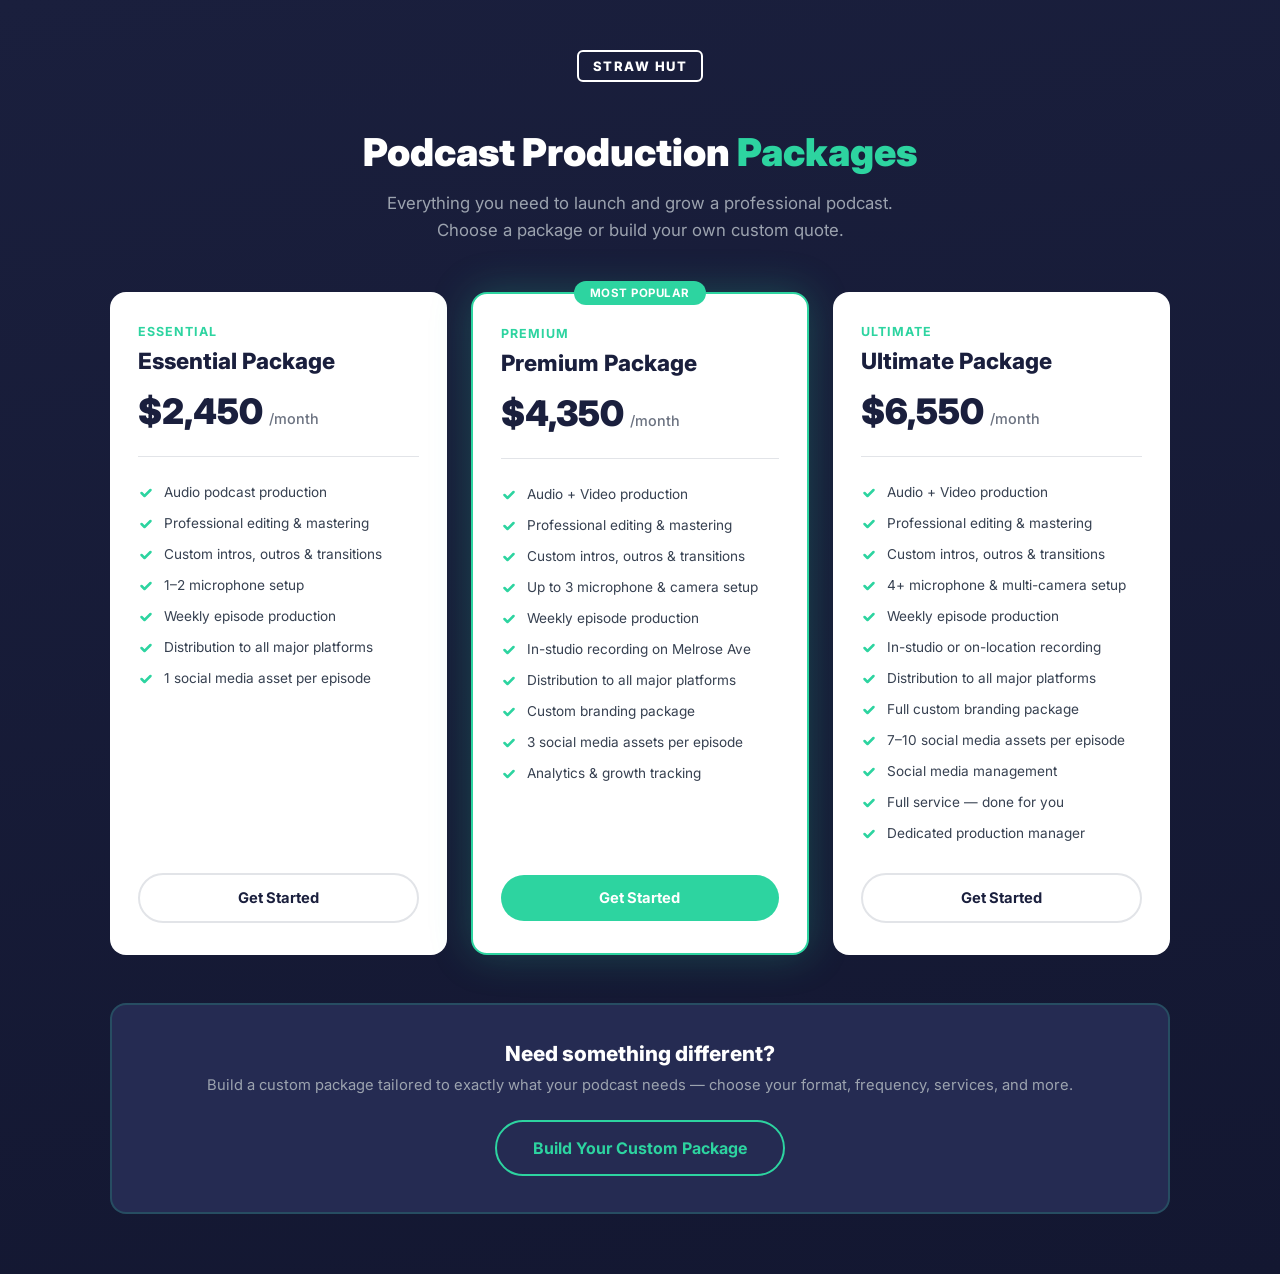
==== commit 0682b11e: "Add packages landing page with 3 tiers and custom quote builder CTA Landing page now shows Essential" ====
--- a/index.html
+++ b/index.html
@@ -3,10 +3,10 @@
 <head>
   <meta charset="UTF-8">
   <meta name="viewport" content="width=device-width, initial-scale=1.0">
-  <title>Podcast Quote Builder | Straw Hut Media</title>
+  <title>Podcast Production Packages | Straw Hut Media</title>
   <link rel="preconnect" href="https://fonts.googleapis.com">
   <link rel="preconnect" href="https://fonts.gstatic.com" crossorigin>
-  <link href="https://fonts.googleapis.com/css2?family=Inter:wght@400;500;600;700;800&display=swap" rel="stylesheet">
+  <link href="https://fonts.googleapis.com/css2?family=Inter:wght@400;500;600;700;800;900&display=swap" rel="stylesheet">
   <style>
     :root {
       --navy: #1a1f3d;
@@ -15,6 +15,7 @@
       --green: #2dd4a0;
       --green-hover: #25b888;
       --green-soft: rgba(45, 212, 160, 0.1);
+      --green-glow: rgba(45, 212, 160, 0.25);
       --white: #ffffff;
       --gray-50: #f8f9fa;
       --gray-100: #f0f1f3;
@@ -35,14 +36,17 @@
       background: linear-gradient(170deg, var(--navy) 0%, var(--navy-dark) 100%);
       color: var(--gray-800);
       min-height: 100vh;
-      display: flex;
-      flex-direction: column;
-      align-items: center;
-      justify-content: center;
-      padding: 40px 20px;
-    }
-
-    .widget-logo {
+    }
+
+    /* ─── Packages Landing ─────────────────────────────── */
+
+    #packages-view {
+      padding: 50px 20px 60px;
+      max-width: 1100px;
+      margin: 0 auto;
+    }
+
+    .logo {
       display: inline-block;
       border: 2px solid var(--white);
       border-radius: 6px;
@@ -52,806 +56,433 @@
       font-size: 13px;
       letter-spacing: 1.5px;
       text-transform: uppercase;
-      margin-bottom: 40px;
-    }
-
-    .card {
+      margin-bottom: 48px;
+    }
+
+    .hero {
+      text-align: center;
+      margin-bottom: 48px;
+    }
+
+    .hero h1 {
+      font-size: 2.4rem;
+      font-weight: 900;
+      color: var(--white);
+      line-height: 1.15;
+      margin-bottom: 16px;
+    }
+
+    .hero h1 span {
+      color: var(--green);
+    }
+
+    .hero p {
+      font-size: 1.05rem;
+      color: var(--gray-400);
+      line-height: 1.6;
+      max-width: 560px;
+      margin: 0 auto;
+    }
+
+    /* ─── Package Cards ────────────────────────────────── */
+
+    .packages-grid {
+      display: grid;
+      grid-template-columns: repeat(3, 1fr);
+      gap: 24px;
+      margin-bottom: 48px;
+    }
+
+    .pkg-card {
       background: var(--white);
       border-radius: var(--radius);
-      box-shadow: var(--shadow);
+      padding: 32px 28px;
+      position: relative;
+      display: flex;
+      flex-direction: column;
+      transition: transform 0.2s;
+    }
+
+    .pkg-card:hover {
+      transform: translateY(-4px);
+    }
+
+    .pkg-card.featured {
+      border: 2px solid var(--green);
+      box-shadow: 0 0 40px var(--green-glow);
+    }
+
+    .pkg-card.featured::before {
+      content: 'Most Popular';
+      position: absolute;
+      top: -13px;
+      left: 50%;
+      transform: translateX(-50%);
+      background: var(--green);
+      color: var(--white);
+      font-size: 0.72rem;
+      font-weight: 700;
+      padding: 5px 16px;
+      border-radius: 20px;
+      text-transform: uppercase;
+      letter-spacing: 0.5px;
+    }
+
+    .pkg-tier {
+      font-size: 0.78rem;
+      font-weight: 700;
+      color: var(--green);
+      text-transform: uppercase;
+      letter-spacing: 1px;
+      margin-bottom: 8px;
+    }
+
+    .pkg-name {
+      font-size: 1.4rem;
+      font-weight: 800;
+      color: var(--navy);
+      margin-bottom: 16px;
+    }
+
+    .pkg-price {
+      font-size: 2.2rem;
+      font-weight: 900;
+      color: var(--navy);
+      margin-bottom: 4px;
+    }
+
+    .pkg-price span {
+      font-size: 0.9rem;
+      font-weight: 500;
+      color: var(--gray-500);
+    }
+
+    .pkg-divider {
       width: 100%;
-      max-width: 560px;
-      overflow: hidden;
-      position: relative;
-    }
-
-    .progress-bar { height: 4px; background: var(--gray-100); width: 100%; }
-    .progress-fill { height: 100%; background: var(--green); transition: width 0.4s ease; border-radius: 0 2px 2px 0; }
-
-    .step { display: none; padding: 40px 36px; animation: fadeIn 0.35s ease; }
-    .step.active { display: block; }
-    @keyframes fadeIn { from { opacity: 0; transform: translateY(12px); } to { opacity: 1; transform: translateY(0); } }
-
-    .step-counter { font-size: 0.78rem; font-weight: 600; color: var(--green); text-transform: uppercase; letter-spacing: 1px; margin-bottom: 12px; }
-    .step h2 { font-size: 1.5rem; font-weight: 800; color: var(--navy); line-height: 1.3; margin-bottom: 8px; }
-    .step .subtitle { font-size: 0.92rem; color: var(--gray-500); line-height: 1.5; margin-bottom: 28px; }
-
-    .options { display: flex; flex-direction: column; gap: 12px; margin-bottom: 32px; }
-
-    .option {
-      display: flex; align-items: center; gap: 16px; padding: 18px 20px;
-      border: 2px solid var(--gray-200); border-radius: var(--radius-sm);
-      cursor: pointer; transition: all 0.2s; position: relative;
-    }
-    .option:hover { border-color: var(--green); background: var(--green-soft); }
-    .option.selected { border-color: var(--green); background: var(--green-soft); }
-
-    .option-icon {
-      width: 44px; height: 44px; border-radius: 10px; background: var(--gray-50);
-      display: flex; align-items: center; justify-content: center; flex-shrink: 0; transition: background 0.2s;
-    }
-    .option.selected .option-icon { background: var(--green); }
-    .option-icon svg { width: 22px; height: 22px; stroke: var(--gray-500); fill: none; stroke-width: 1.8; stroke-linecap: round; stroke-linejoin: round; transition: stroke 0.2s; }
-    .option.selected .option-icon svg { stroke: var(--white); }
-
-    .option-text { flex: 1; }
-    .option-label { font-size: 0.95rem; font-weight: 600; color: var(--navy); margin-bottom: 2px; }
-    .option-desc { font-size: 0.82rem; color: var(--gray-500); line-height: 1.4; }
-
-    .option-check {
-      width: 22px; height: 22px; border: 2px solid var(--gray-200); border-radius: 50%;
-      flex-shrink: 0; display: flex; align-items: center; justify-content: center; transition: all 0.2s;
-    }
-    .option.selected .option-check { background: var(--green); border-color: var(--green); }
-    .option-check svg { width: 12px; height: 12px; fill: none; stroke: var(--white); stroke-width: 2.5; stroke-linecap: round; stroke-linejoin: round; opacity: 0; transition: opacity 0.15s; }
-    .option.selected .option-check svg { opacity: 1; }
-    .options.multi .option-check { border-radius: 6px; }
-
-    .toggle-row {
-      display: none; align-items: center; gap: 12px; padding: 16px 20px;
-      margin-top: 4px; margin-bottom: 32px;
-      border: 2px solid var(--gray-200); border-radius: var(--radius-sm);
-      cursor: pointer; transition: all 0.2s;
-    }
-    .toggle-row.visible { display: flex; }
-    .toggle-row:hover { border-color: var(--green); background: var(--green-soft); }
-    .toggle-row.selected { border-color: var(--green); background: var(--green-soft); }
-    .toggle-box {
-      width: 22px; height: 22px; border: 2px solid var(--gray-200); border-radius: 6px;
-      flex-shrink: 0; display: flex; align-items: center; justify-content: center; transition: all 0.2s;
-    }
-    .toggle-row.selected .toggle-box { background: var(--green); border-color: var(--green); }
-    .toggle-box svg { width: 12px; height: 12px; fill: none; stroke: var(--white); stroke-width: 2.5; stroke-linecap: round; stroke-linejoin: round; opacity: 0; transition: opacity 0.15s; }
-    .toggle-row.selected .toggle-box svg { opacity: 1; }
-
-    .nav { display: flex; justify-content: space-between; align-items: center; gap: 12px; }
-    .btn { padding: 14px 28px; border-radius: 50px; font-size: 0.92rem; font-weight: 600; cursor: pointer; transition: all 0.2s; border: none; font-family: inherit; }
-    .btn-back { background: transparent; color: var(--gray-500); padding: 14px 20px; }
-    .btn-back:hover { color: var(--navy); }
-    .btn-next { background: var(--green); color: var(--white); margin-left: auto; }
-    .btn-next:hover { background: var(--green-hover); transform: translateY(-1px); }
-    .btn-next:active { transform: translateY(0); }
-    .btn-next:disabled { background: var(--gray-200); color: var(--gray-400); cursor: not-allowed; transform: none; }
-
-    .result-package {
-      background: linear-gradient(135deg, var(--navy) 0%, var(--navy-light) 100%);
-      border-radius: var(--radius-sm); padding: 28px 24px; text-align: center;
-      margin-bottom: 24px; position: relative; overflow: hidden;
-    }
-    .result-package::before { content: ''; position: absolute; top: -30px; right: -30px; width: 120px; height: 120px; background: rgba(45,212,160,0.1); border-radius: 50%; }
-    .result-badge { display: inline-block; background: var(--green); color: var(--white); font-size: 0.72rem; font-weight: 700; padding: 4px 12px; border-radius: 20px; text-transform: uppercase; letter-spacing: 0.5px; margin-bottom: 16px; }
-    .result-name { font-size: 1.3rem; font-weight: 800; color: var(--white); margin-bottom: 8px; }
-    .result-price { font-size: 2.4rem; font-weight: 800; color: var(--green); margin-bottom: 4px; }
-    .result-period { font-size: 0.82rem; color: var(--gray-400); }
-
-    .result-features { margin-bottom: 28px; }
-    .result-features h4 { font-size: 0.82rem; font-weight: 700; color: var(--gray-400); text-transform: uppercase; letter-spacing: 0.5px; margin-bottom: 14px; }
-    .feature-item { display: flex; align-items: flex-start; gap: 10px; padding: 8px 0; font-size: 0.88rem; color: var(--gray-700); }
-    .feature-check { width: 18px; height: 18px; background: var(--green-soft); border-radius: 50%; display: flex; align-items: center; justify-content: center; flex-shrink: 0; margin-top: 1px; }
-    .feature-check svg { width: 10px; height: 10px; fill: none; stroke: var(--green); stroke-width: 2.5; stroke-linecap: round; stroke-linejoin: round; }
-
-    .btn-cta { display: block; width: 100%; padding: 16px; background: var(--green); color: var(--white); border: none; border-radius: 50px; font-size: 1rem; font-weight: 700; cursor: pointer; transition: all 0.2s; font-family: inherit; text-align: center; text-decoration: none; margin-bottom: 8px; }
-    .btn-cta:hover { background: var(--green-hover); transform: translateY(-1px); }
-    .btn-restart { display: block; width: 100%; padding: 12px; background: transparent; color: var(--gray-500); border: none; font-size: 0.85rem; font-weight: 600; cursor: pointer; font-family: inherit; text-align: center; }
-    .btn-restart:hover { color: var(--navy); }
-    .result-footnote { text-align: center; font-size: 0.75rem; color: var(--gray-400); margin-top: 12px; }
-
-    @media (max-width: 600px) {
-      body { padding: 24px 16px; justify-content: flex-start; }
-      .step { padding: 28px 24px; }
-      .step h2 { font-size: 1.3rem; }
-      .option { padding: 14px 16px; gap: 12px; }
-      .option-icon { width: 38px; height: 38px; }
+      height: 1px;
+      background: var(--gray-200);
+      margin: 20px 0;
+    }
+
+    .pkg-features {
+      list-style: none;
+      flex: 1;
+      margin-bottom: 24px;
+    }
+
+    .pkg-features li {
+      display: flex;
+      align-items: flex-start;
+      gap: 10px;
+      font-size: 0.85rem;
+      color: var(--gray-700);
+      padding: 6px 0;
+      line-height: 1.4;
+    }
+
+    .pkg-features li svg {
+      width: 16px;
+      height: 16px;
+      fill: none;
+      stroke: var(--green);
+      stroke-width: 2.5;
+      stroke-linecap: round;
+      stroke-linejoin: round;
+      flex-shrink: 0;
+      margin-top: 2px;
+    }
+
+    .pkg-btn {
+      display: block;
+      width: 100%;
+      padding: 14px;
+      border-radius: 50px;
+      font-size: 0.92rem;
+      font-weight: 700;
+      cursor: pointer;
+      transition: all 0.2s;
+      border: none;
+      font-family: inherit;
+      text-align: center;
+      text-decoration: none;
+    }
+
+    .pkg-btn-primary {
+      background: var(--green);
+      color: var(--white);
+    }
+
+    .pkg-btn-primary:hover {
+      background: var(--green-hover);
+      transform: translateY(-1px);
+    }
+
+    .pkg-btn-outline {
+      background: transparent;
+      color: var(--navy);
+      border: 2px solid var(--gray-200);
+    }
+
+    .pkg-btn-outline:hover {
+      border-color: var(--green);
+      color: var(--green);
+    }
+
+    /* ─── Custom CTA ───────────────────────────────────── */
+
+    .custom-cta {
+      background: var(--navy-light);
+      border: 2px solid rgba(45, 212, 160, 0.2);
+      border-radius: var(--radius);
+      padding: 36px 32px;
+      text-align: center;
+    }
+
+    .custom-cta h3 {
+      font-size: 1.3rem;
+      font-weight: 800;
+      color: var(--white);
+      margin-bottom: 8px;
+    }
+
+    .custom-cta p {
+      font-size: 0.92rem;
+      color: var(--gray-400);
+      margin-bottom: 24px;
+      line-height: 1.5;
+    }
+
+    .custom-cta-btn {
+      display: inline-block;
+      padding: 16px 36px;
+      background: transparent;
+      color: var(--green);
+      border: 2px solid var(--green);
+      border-radius: 50px;
+      font-size: 1rem;
+      font-weight: 700;
+      cursor: pointer;
+      transition: all 0.2s;
+      font-family: inherit;
+    }
+
+    .custom-cta-btn:hover {
+      background: var(--green);
+      color: var(--white);
+      transform: translateY(-1px);
+    }
+
+    /* ─── Quiz View ────────────────────────────────────── */
+
+    #quiz-view {
+      display: none;
+      padding: 40px 20px;
+      max-width: 1100px;
+      margin: 0 auto;
+    }
+
+    #quiz-view .quiz-header {
+      text-align: center;
+      margin-bottom: 32px;
+    }
+
+    .back-to-packages {
+      display: inline-flex;
+      align-items: center;
+      gap: 6px;
+      background: transparent;
+      color: var(--gray-400);
+      border: none;
+      font-size: 0.88rem;
+      font-weight: 600;
+      cursor: pointer;
+      font-family: inherit;
+      padding: 8px 0;
+      margin-bottom: 16px;
+      transition: color 0.2s;
+    }
+
+    .back-to-packages:hover {
+      color: var(--white);
+    }
+
+    .back-to-packages svg {
+      width: 18px;
+      height: 18px;
+      stroke: currentColor;
+      fill: none;
+      stroke-width: 2;
+      stroke-linecap: round;
+      stroke-linejoin: round;
+    }
+
+    .quiz-header h2 {
+      font-size: 1.5rem;
+      font-weight: 800;
+      color: var(--white);
+      margin-bottom: 8px;
+    }
+
+    .quiz-header p {
+      font-size: 0.92rem;
+      color: var(--gray-400);
+    }
+
+    /* ─── Responsive ───────────────────────────────────── */
+
+    @media (max-width: 820px) {
+      .packages-grid {
+        grid-template-columns: 1fr;
+        max-width: 420px;
+        margin-left: auto;
+        margin-right: auto;
+      }
+
+      .pkg-card.featured {
+        order: -1;
+      }
+
+      .hero h1 {
+        font-size: 1.8rem;
+      }
+
+      #packages-view {
+        padding: 32px 16px 48px;
+      }
+
+      #quiz-view {
+        padding: 24px 16px;
+      }
+    }
+
+    /* ─── Quiz card (inline styles from widget.js handle the rest) ── */
+
+    #shm-quote-widget {
+      margin: 0 auto;
     }
   </style>
 </head>
 <body>
 
-  <div class="widget-logo">Straw Hut</div>
-
-  <div class="card">
-    <div class="progress-bar">
-      <div class="progress-fill" id="progressFill" style="width: 12.5%"></div>
+  <!-- ═══════════════════════════════════════════════════════════
+       PACKAGES VIEW
+       ═══════════════════════════════════════════════════════════ -->
+  <div id="packages-view">
+    <div class="hero">
+      <div class="logo">Straw Hut</div>
+      <h1>Podcast Production <span>Packages</span></h1>
+      <p>Everything you need to launch and grow a professional podcast. Choose a package or build your own custom quote.</p>
     </div>
 
-    <!-- Step 1: Podcast Type -->
-    <div class="step active" data-step="1">
-      <div class="step-counter">Step 1 of 8</div>
-      <h2>What type of podcast are you creating?</h2>
-      <p class="subtitle">This helps us determine the right equipment and setup for your show.</p>
-      <div class="options" data-key="podcastType">
-        <div class="option" data-value="audio">
-          <div class="option-icon">
-            <svg viewBox="0 0 24 24"><path d="M12 1a3 3 0 0 0-3 3v8a3 3 0 0 0 6 0V4a3 3 0 0 0-3-3z"/><path d="M19 10v2a7 7 0 0 1-14 0v-2"/><line x1="12" y1="19" x2="12" y2="23"/><line x1="8" y1="23" x2="16" y2="23"/></svg>
-          </div>
-          <div class="option-text">
-            <div class="option-label">Audio Only</div>
-            <div class="option-desc">Classic podcast format — polished, professional audio delivered to all platforms</div>
-          </div>
-          <div class="option-check"><svg viewBox="0 0 16 16"><polyline points="3.5 8 6.5 11 12.5 5"/></svg></div>
-        </div>
-        <div class="option" data-value="video">
-          <div class="option-icon">
-            <svg viewBox="0 0 24 24"><polygon points="23 7 16 12 23 17 23 7"/><rect x="1" y="5" width="15" height="14" rx="2" ry="2"/></svg>
-          </div>
-          <div class="option-text">
-            <div class="option-label">Audio + Video</div>
-            <div class="option-desc">Full video production for YouTube, social media, and beyond</div>
-          </div>
-          <div class="option-check"><svg viewBox="0 0 16 16"><polyline points="3.5 8 6.5 11 12.5 5"/></svg></div>
-        </div>
+    <div class="packages-grid">
+
+      <!-- Essential -->
+      <div class="pkg-card">
+        <div class="pkg-tier">Essential</div>
+        <div class="pkg-name">Essential Package</div>
+        <div class="pkg-price">$2,450 <span>/month</span></div>
+        <div class="pkg-divider"></div>
+        <ul class="pkg-features">
+          <li><svg viewBox="0 0 16 16"><polyline points="3.5 8 6.5 11 12.5 5"/></svg>Audio podcast production</li>
+          <li><svg viewBox="0 0 16 16"><polyline points="3.5 8 6.5 11 12.5 5"/></svg>Professional editing &amp; mastering</li>
+          <li><svg viewBox="0 0 16 16"><polyline points="3.5 8 6.5 11 12.5 5"/></svg>Custom intros, outros &amp; transitions</li>
+          <li><svg viewBox="0 0 16 16"><polyline points="3.5 8 6.5 11 12.5 5"/></svg>1–2 microphone setup</li>
+          <li><svg viewBox="0 0 16 16"><polyline points="3.5 8 6.5 11 12.5 5"/></svg>Weekly episode production</li>
+          <li><svg viewBox="0 0 16 16"><polyline points="3.5 8 6.5 11 12.5 5"/></svg>Distribution to all major platforms</li>
+          <li><svg viewBox="0 0 16 16"><polyline points="3.5 8 6.5 11 12.5 5"/></svg>1 social media asset per episode</li>
+        </ul>
+        <a href="https://services.strawhutmedia.com/" target="_blank" class="pkg-btn pkg-btn-outline">Get Started</a>
       </div>
-      <div class="nav">
-        <div></div>
-        <button class="btn btn-next" id="btn-next-1" disabled>Continue</button>
+
+      <!-- Premium -->
+      <div class="pkg-card featured">
+        <div class="pkg-tier">Premium</div>
+        <div class="pkg-name">Premium Package</div>
+        <div class="pkg-price">$4,350 <span>/month</span></div>
+        <div class="pkg-divider"></div>
+        <ul class="pkg-features">
+          <li><svg viewBox="0 0 16 16"><polyline points="3.5 8 6.5 11 12.5 5"/></svg>Audio + Video production</li>
+          <li><svg viewBox="0 0 16 16"><polyline points="3.5 8 6.5 11 12.5 5"/></svg>Professional editing &amp; mastering</li>
+          <li><svg viewBox="0 0 16 16"><polyline points="3.5 8 6.5 11 12.5 5"/></svg>Custom intros, outros &amp; transitions</li>
+          <li><svg viewBox="0 0 16 16"><polyline points="3.5 8 6.5 11 12.5 5"/></svg>Up to 3 microphone &amp; camera setup</li>
+          <li><svg viewBox="0 0 16 16"><polyline points="3.5 8 6.5 11 12.5 5"/></svg>Weekly episode production</li>
+          <li><svg viewBox="0 0 16 16"><polyline points="3.5 8 6.5 11 12.5 5"/></svg>In-studio recording on Melrose Ave</li>
+          <li><svg viewBox="0 0 16 16"><polyline points="3.5 8 6.5 11 12.5 5"/></svg>Distribution to all major platforms</li>
+          <li><svg viewBox="0 0 16 16"><polyline points="3.5 8 6.5 11 12.5 5"/></svg>Custom branding package</li>
+          <li><svg viewBox="0 0 16 16"><polyline points="3.5 8 6.5 11 12.5 5"/></svg>3 social media assets per episode</li>
+          <li><svg viewBox="0 0 16 16"><polyline points="3.5 8 6.5 11 12.5 5"/></svg>Analytics &amp; growth tracking</li>
+        </ul>
+        <a href="https://services.strawhutmedia.com/" target="_blank" class="pkg-btn pkg-btn-primary">Get Started</a>
       </div>
+
+      <!-- Ultimate -->
+      <div class="pkg-card">
+        <div class="pkg-tier">Ultimate</div>
+        <div class="pkg-name">Ultimate Package</div>
+        <div class="pkg-price">$6,550 <span>/month</span></div>
+        <div class="pkg-divider"></div>
+        <ul class="pkg-features">
+          <li><svg viewBox="0 0 16 16"><polyline points="3.5 8 6.5 11 12.5 5"/></svg>Audio + Video production</li>
+          <li><svg viewBox="0 0 16 16"><polyline points="3.5 8 6.5 11 12.5 5"/></svg>Professional editing &amp; mastering</li>
+          <li><svg viewBox="0 0 16 16"><polyline points="3.5 8 6.5 11 12.5 5"/></svg>Custom intros, outros &amp; transitions</li>
+          <li><svg viewBox="0 0 16 16"><polyline points="3.5 8 6.5 11 12.5 5"/></svg>4+ microphone &amp; multi-camera setup</li>
+          <li><svg viewBox="0 0 16 16"><polyline points="3.5 8 6.5 11 12.5 5"/></svg>Weekly episode production</li>
+          <li><svg viewBox="0 0 16 16"><polyline points="3.5 8 6.5 11 12.5 5"/></svg>In-studio or on-location recording</li>
+          <li><svg viewBox="0 0 16 16"><polyline points="3.5 8 6.5 11 12.5 5"/></svg>Distribution to all major platforms</li>
+          <li><svg viewBox="0 0 16 16"><polyline points="3.5 8 6.5 11 12.5 5"/></svg>Full custom branding package</li>
+          <li><svg viewBox="0 0 16 16"><polyline points="3.5 8 6.5 11 12.5 5"/></svg>7–10 social media assets per episode</li>
+          <li><svg viewBox="0 0 16 16"><polyline points="3.5 8 6.5 11 12.5 5"/></svg>Social media management</li>
+          <li><svg viewBox="0 0 16 16"><polyline points="3.5 8 6.5 11 12.5 5"/></svg>Full service — done for you</li>
+          <li><svg viewBox="0 0 16 16"><polyline points="3.5 8 6.5 11 12.5 5"/></svg>Dedicated production manager</li>
+        </ul>
+        <a href="https://services.strawhutmedia.com/" target="_blank" class="pkg-btn pkg-btn-outline">Get Started</a>
+      </div>
+
     </div>
 
-    <!-- Step 2: Podcast Style -->
-    <div class="step" data-step="2">
-      <div class="step-counter">Step 2 of 8</div>
-      <h2>What style is your podcast?</h2>
-      <p class="subtitle">Different formats need different production approaches.</p>
-      <div class="options" data-key="podcastStyle">
-        <div class="option" data-value="conversational">
-          <div class="option-icon">
-            <svg viewBox="0 0 24 24"><path d="M21 15a2 2 0 0 1-2 2H7l-4 4V5a2 2 0 0 1 2-2h14a2 2 0 0 1 2 2z"/></svg>
-          </div>
-          <div class="option-text">
-            <div class="option-label">Conversational</div>
-            <div class="option-desc">Interviews, co-hosted discussions, or casual conversations</div>
-          </div>
-          <div class="option-check"><svg viewBox="0 0 16 16"><polyline points="3.5 8 6.5 11 12.5 5"/></svg></div>
-        </div>
-        <div class="option" data-value="scripted">
-          <div class="option-icon">
-            <svg viewBox="0 0 24 24"><path d="M14 2H6a2 2 0 0 0-2 2v16a2 2 0 0 0 2 2h12a2 2 0 0 0 2-2V8z"/><polyline points="14 2 14 8 20 8"/><line x1="16" y1="13" x2="8" y2="13"/><line x1="16" y1="17" x2="8" y2="17"/><polyline points="10 9 9 9 8 9"/></svg>
-          </div>
-          <div class="option-text">
-            <div class="option-label">Scripted / Journalistic</div>
-            <div class="option-desc">Narrative storytelling, investigative reporting, or scripted episodes</div>
-          </div>
-          <div class="option-check"><svg viewBox="0 0 16 16"><polyline points="3.5 8 6.5 11 12.5 5"/></svg></div>
-        </div>
-        <div class="option" data-value="monologue">
-          <div class="option-icon">
-            <svg viewBox="0 0 24 24"><path d="M11 4H4a2 2 0 0 0-2 2v14a2 2 0 0 0 2 2h14a2 2 0 0 0 2-2v-7"/><path d="M18.5 2.5a2.121 2.121 0 0 1 3 3L12 15l-4 1 1-4 9.5-9.5z"/></svg>
-          </div>
-          <div class="option-text">
-            <div class="option-label">Essay / Monologue</div>
-            <div class="option-desc">Solo commentary, thought leadership, or essay-style episodes</div>
-          </div>
-          <div class="option-check"><svg viewBox="0 0 16 16"><polyline points="3.5 8 6.5 11 12.5 5"/></svg></div>
-        </div>
-      </div>
-      <div class="nav">
-        <button class="btn btn-back" data-go="1">Back</button>
-        <button class="btn btn-next" id="btn-next-2" disabled>Continue</button>
-      </div>
-    </div>
-
-    <!-- Step 3: How Many on Mic -->
-    <div class="step" data-step="3">
-      <div class="step-counter">Step 3 of 8</div>
-      <h2>How many people will be on mic?</h2>
-      <p class="subtitle">This helps us plan the right number of microphones and cameras for your setup.</p>
-      <div class="options" data-key="micCount">
-        <div class="option" data-value="solo">
-          <div class="option-icon">
-            <svg viewBox="0 0 24 24"><path d="M20 21v-2a4 4 0 0 0-4-4H8a4 4 0 0 0-4 4v2"/><circle cx="12" cy="7" r="4"/></svg>
-          </div>
-          <div class="option-text">
-            <div class="option-label">Just the Host</div>
-            <div class="option-desc">Solo show — 1 mic, 1 camera</div>
-          </div>
-          <div class="option-check"><svg viewBox="0 0 16 16"><polyline points="3.5 8 6.5 11 12.5 5"/></svg></div>
-        </div>
-        <div class="option" data-value="two">
-          <div class="option-icon">
-            <svg viewBox="0 0 24 24"><path d="M17 21v-2a4 4 0 0 0-4-4H5a4 4 0 0 0-4 4v2"/><circle cx="9" cy="7" r="4"/><path d="M23 21v-2a4 4 0 0 0-3-3.87"/><path d="M16 3.13a4 4 0 0 1 0 7.75"/></svg>
-          </div>
-          <div class="option-text">
-            <div class="option-label">Host + 1 Guest</div>
-            <div class="option-desc">Interview or co-host format — 2 mics, 2 cameras</div>
-          </div>
-          <div class="option-check"><svg viewBox="0 0 16 16"><polyline points="3.5 8 6.5 11 12.5 5"/></svg></div>
-        </div>
-        <div class="option" data-value="three">
-          <div class="option-icon">
-            <svg viewBox="0 0 24 24"><path d="M16 21v-2a4 4 0 0 0-4-4H6a4 4 0 0 0-4 4v2"/><circle cx="9" cy="7" r="4"/><path d="M22 21v-2a4 4 0 0 0-3-3.87"/><path d="M16 3.13a4 4 0 0 1 0 7.75"/></svg>
-          </div>
-          <div class="option-text">
-            <div class="option-label">Host + 2 Guests</div>
-            <div class="option-desc">Panel or roundtable — 3 mics, 3 cameras</div>
-          </div>
-          <div class="option-check"><svg viewBox="0 0 16 16"><polyline points="3.5 8 6.5 11 12.5 5"/></svg></div>
-        </div>
-        <div class="option" data-value="four-plus">
-          <div class="option-icon">
-            <svg viewBox="0 0 24 24"><path d="M15 21v-2a4 4 0 0 0-4-4H5a4 4 0 0 0-4 4v2"/><circle cx="8.5" cy="7" r="4"/><path d="M20 8v6"/><path d="M23 11h-6"/></svg>
-          </div>
-          <div class="option-text">
-            <div class="option-label">Host + 3 or More Guests</div>
-            <div class="option-desc">Large panel — 4+ mics, multi-camera setup</div>
-          </div>
-          <div class="option-check"><svg viewBox="0 0 16 16"><polyline points="3.5 8 6.5 11 12.5 5"/></svg></div>
-        </div>
-      </div>
-      <div class="nav">
-        <button class="btn btn-back" data-go="2">Back</button>
-        <button class="btn btn-next" id="btn-next-3" disabled>Continue</button>
-      </div>
-    </div>
-
-    <!-- Step 4: Release Frequency -->
-    <div class="step" data-step="4">
-      <div class="step-counter">Step 4 of 8</div>
-      <h2>How often will you release episodes?</h2>
-      <p class="subtitle">This helps us scope the ongoing production workload.</p>
-      <div class="options" data-key="frequency">
-        <div class="option" data-value="weekly">
-          <div class="option-icon">
-            <svg viewBox="0 0 24 24"><polyline points="17 1 21 5 17 9"/><path d="M3 11V9a4 4 0 0 1 4-4h14"/><polyline points="7 23 3 19 7 15"/><path d="M21 13v2a4 4 0 0 1-4 4H3"/></svg>
-          </div>
-          <div class="option-text">
-            <div class="option-label">Weekly</div>
-            <div class="option-desc">New episode every week — the standard for growing audiences</div>
-          </div>
-          <div class="option-check"><svg viewBox="0 0 16 16"><polyline points="3.5 8 6.5 11 12.5 5"/></svg></div>
-        </div>
-        <div class="option" data-value="every-other-week">
-          <div class="option-icon">
-            <svg viewBox="0 0 24 24"><rect x="3" y="4" width="18" height="18" rx="2" ry="2"/><line x1="16" y1="2" x2="16" y2="6"/><line x1="8" y1="2" x2="8" y2="6"/><line x1="3" y1="10" x2="21" y2="10"/></svg>
-          </div>
-          <div class="option-text">
-            <div class="option-label">Every Other Week</div>
-            <div class="option-desc">Bi-weekly release schedule</div>
-          </div>
-          <div class="option-check"><svg viewBox="0 0 16 16"><polyline points="3.5 8 6.5 11 12.5 5"/></svg></div>
-        </div>
-        <div class="option" data-value="monthly">
-          <div class="option-icon">
-            <svg viewBox="0 0 24 24"><circle cx="12" cy="12" r="10"/><polyline points="12 6 12 12 16 14"/></svg>
-          </div>
-          <div class="option-text">
-            <div class="option-label">Once a Month</div>
-            <div class="option-desc">Monthly deep-dive episodes</div>
-          </div>
-          <div class="option-check"><svg viewBox="0 0 16 16"><polyline points="3.5 8 6.5 11 12.5 5"/></svg></div>
-        </div>
-        <div class="option" data-value="limited-run">
-          <div class="option-icon">
-            <svg viewBox="0 0 24 24"><line x1="4" y1="9" x2="20" y2="9"/><line x1="4" y1="15" x2="20" y2="15"/><line x1="10" y1="3" x2="8" y2="21"/><line x1="16" y1="3" x2="14" y2="21"/></svg>
-          </div>
-          <div class="option-text">
-            <div class="option-label">Limited Run Series</div>
-            <div class="option-desc">A set number of episodes (e.g. 6–12 episode season)</div>
-          </div>
-          <div class="option-check"><svg viewBox="0 0 16 16"><polyline points="3.5 8 6.5 11 12.5 5"/></svg></div>
-        </div>
-      </div>
-      <div class="nav">
-        <button class="btn btn-back" data-go="3">Back</button>
-        <button class="btn btn-next" id="btn-next-4" disabled>Continue</button>
-      </div>
-    </div>
-
-    <!-- Step 5: Recording Location -->
-    <div class="step" data-step="5">
-      <div class="step-counter">Step 5 of 8</div>
-      <h2>Where will you be recording?</h2>
-      <p class="subtitle">Choose the recording setup that works best for your show.</p>
-      <div class="options" data-key="recordingLocation">
-        <div class="option" data-value="virtual">
-          <div class="option-icon">
-            <svg viewBox="0 0 24 24"><rect x="2" y="3" width="20" height="14" rx="2" ry="2"/><line x1="8" y1="21" x2="16" y2="21"/><line x1="12" y1="17" x2="12" y2="21"/></svg>
-          </div>
-          <div class="option-text">
-            <div class="option-label">Virtual / Remote</div>
-            <div class="option-desc">Record from anywhere with our remote setup support</div>
-          </div>
-          <div class="option-check"><svg viewBox="0 0 16 16"><polyline points="3.5 8 6.5 11 12.5 5"/></svg></div>
-        </div>
-        <div class="option" data-value="studio">
-          <div class="option-icon">
-            <svg viewBox="0 0 24 24"><path d="M3 9l9-7 9 7v11a2 2 0 0 1-2 2H5a2 2 0 0 1-2-2z"/><polyline points="9 22 9 12 15 12 15 22"/></svg>
-          </div>
-          <div class="option-text">
-            <div class="option-label">In Our Studio</div>
-            <div class="option-desc">Record at our professional studio on Melrose Avenue</div>
-          </div>
-          <div class="option-check"><svg viewBox="0 0 16 16"><polyline points="3.5 8 6.5 11 12.5 5"/></svg></div>
-        </div>
-        <div class="option" data-value="on-location">
-          <div class="option-icon">
-            <svg viewBox="0 0 24 24"><path d="M21 10c0 7-9 13-9 13s-9-6-9-13a9 9 0 0 1 18 0z"/><circle cx="12" cy="10" r="3"/></svg>
-          </div>
-          <div class="option-text">
-            <div class="option-label">On-Location</div>
-            <div class="option-desc">We come to you — anywhere you need us to be</div>
-          </div>
-          <div class="option-check"><svg viewBox="0 0 16 16"><polyline points="3.5 8 6.5 11 12.5 5"/></svg></div>
-        </div>
-      </div>
-      <div class="nav">
-        <button class="btn btn-back" data-go="4">Back</button>
-        <button class="btn btn-next" id="btn-next-5" disabled>Continue</button>
-      </div>
-    </div>
-
-    <!-- Step 6: Branding & Distribution -->
-    <div class="step" data-step="6">
-      <div class="step-counter">Step 6 of 8</div>
-      <h2>Do you need branding and distribution?</h2>
-      <p class="subtitle">Select all that apply to your needs.</p>
-      <div class="options multi" data-key="branding">
-        <div class="option" data-value="cover-art">
-          <div class="option-icon">
-            <svg viewBox="0 0 24 24"><rect x="3" y="3" width="18" height="18" rx="2" ry="2"/><circle cx="8.5" cy="8.5" r="1.5"/><polyline points="21 15 16 10 5 21"/></svg>
-          </div>
-          <div class="option-text">
-            <div class="option-label">Custom Branding Package</div>
-            <div class="option-desc">Professional cover art and logo designed for your show</div>
-          </div>
-          <div class="option-check"><svg viewBox="0 0 16 16"><polyline points="3.5 8 6.5 11 12.5 5"/></svg></div>
-        </div>
-        <div class="option" data-value="distribution">
-          <div class="option-icon">
-            <svg viewBox="0 0 24 24"><circle cx="18" cy="5" r="3"/><circle cx="6" cy="12" r="3"/><circle cx="18" cy="19" r="3"/><line x1="8.59" y1="13.51" x2="15.42" y2="17.49"/><line x1="15.41" y1="6.51" x2="8.59" y2="10.49"/></svg>
-          </div>
-          <div class="option-text">
-            <div class="option-label">Distribution to All Major Platforms</div>
-            <div class="option-desc">Apple Podcasts, Spotify, Google, and more</div>
-          </div>
-          <div class="option-check"><svg viewBox="0 0 16 16"><polyline points="3.5 8 6.5 11 12.5 5"/></svg></div>
-        </div>
-        <div class="option" data-value="scheduling">
-          <div class="option-icon">
-            <svg viewBox="0 0 24 24"><rect x="3" y="4" width="18" height="18" rx="2" ry="2"/><line x1="16" y1="2" x2="16" y2="6"/><line x1="8" y1="2" x2="8" y2="6"/><line x1="3" y1="10" x2="21" y2="10"/></svg>
-          </div>
-          <div class="option-text">
-            <div class="option-label">Publishing & Scheduling</div>
-            <div class="option-desc">Consistent release schedule managed for you</div>
-          </div>
-          <div class="option-check"><svg viewBox="0 0 16 16"><polyline points="3.5 8 6.5 11 12.5 5"/></svg></div>
-        </div>
-        <div class="option" data-value="analytics">
-          <div class="option-icon">
-            <svg viewBox="0 0 24 24"><line x1="18" y1="20" x2="18" y2="10"/><line x1="12" y1="20" x2="12" y2="4"/><line x1="6" y1="20" x2="6" y2="14"/></svg>
-          </div>
-          <div class="option-text">
-            <div class="option-label">Analytics & Growth Tracking</div>
-            <div class="option-desc">Monitor your performance and listener trends</div>
-          </div>
-          <div class="option-check"><svg viewBox="0 0 16 16"><polyline points="3.5 8 6.5 11 12.5 5"/></svg></div>
-        </div>
-      </div>
-      <div class="nav">
-        <button class="btn btn-back" data-go="5">Back</button>
-        <button class="btn btn-next" id="btn-next-6">Continue</button>
-      </div>
-    </div>
-
-    <!-- Step 7: Social Media -->
-    <div class="step" data-step="7">
-      <div class="step-counter">Step 7 of 8</div>
-      <h2>How about social media content?</h2>
-      <p class="subtitle">Grow your audience with promotional content for each episode.</p>
-      <div class="options" data-key="social">
-        <div class="option" data-value="none">
-          <div class="option-icon">
-            <svg viewBox="0 0 24 24"><circle cx="12" cy="12" r="10"/><line x1="4.93" y1="4.93" x2="19.07" y2="19.07"/></svg>
-          </div>
-          <div class="option-text">
-            <div class="option-label">No Social Media Content</div>
-            <div class="option-desc">I'll handle my own social media promotion</div>
-          </div>
-          <div class="option-check"><svg viewBox="0 0 16 16"><polyline points="3.5 8 6.5 11 12.5 5"/></svg></div>
-        </div>
-        <div class="option" data-value="1-asset">
-          <div class="option-icon">
-            <svg viewBox="0 0 24 24"><rect x="2" y="2" width="20" height="20" rx="5" ry="5"/><path d="M16 11.37A4 4 0 1 1 12.63 8 4 4 0 0 1 16 11.37z"/><line x1="17.5" y1="6.5" x2="17.51" y2="6.5"/></svg>
-          </div>
-          <div class="option-text">
-            <div class="option-label">1 Asset per Episode</div>
-            <div class="option-desc">One polished clip or graphic to promote each episode</div>
-          </div>
-          <div class="option-check"><svg viewBox="0 0 16 16"><polyline points="3.5 8 6.5 11 12.5 5"/></svg></div>
-        </div>
-        <div class="option" data-value="3-assets">
-          <div class="option-icon">
-            <svg viewBox="0 0 24 24"><rect x="3" y="3" width="7" height="7"/><rect x="14" y="3" width="7" height="7"/><rect x="14" y="14" width="7" height="7"/><rect x="3" y="14" width="7" height="7"/></svg>
-          </div>
-          <div class="option-text">
-            <div class="option-label">3 Assets per Episode</div>
-            <div class="option-desc">A mix of clips, audiograms, and graphics per episode</div>
-          </div>
-          <div class="option-check"><svg viewBox="0 0 16 16"><polyline points="3.5 8 6.5 11 12.5 5"/></svg></div>
-        </div>
-        <div class="option" data-value="7-10-assets">
-          <div class="option-icon">
-            <svg viewBox="0 0 24 24"><polygon points="12 2 2 7 12 12 22 7 12 2"/><polyline points="2 17 12 22 22 17"/><polyline points="2 12 12 17 22 12"/></svg>
-          </div>
-          <div class="option-text">
-            <div class="option-label">7–10 Assets per Episode</div>
-            <div class="option-desc">Full content suite: clips, reels, carousels, audiograms, and graphics</div>
-          </div>
-          <div class="option-check"><svg viewBox="0 0 16 16"><polyline points="3.5 8 6.5 11 12.5 5"/></svg></div>
-        </div>
-      </div>
-      <!-- Social Management Toggle -->
-      <div class="toggle-row" id="socialMgmtToggle">
-        <div class="toggle-box"><svg viewBox="0 0 16 16"><polyline points="3.5 8 6.5 11 12.5 5"/></svg></div>
-        <div class="option-text">
-          <div class="option-label">Also manage our social media posting</div>
-          <div class="option-desc">We'll schedule and post content to your accounts — not just deliver the assets</div>
-        </div>
-      </div>
-      <div class="nav">
-        <button class="btn btn-back" data-go="6">Back</button>
-        <button class="btn btn-next" id="btn-next-7" disabled>Continue</button>
-      </div>
-    </div>
-
-    <!-- Step 8: Service Level -->
-    <div class="step" data-step="8">
-      <div class="step-counter">Step 8 of 8</div>
-      <h2>What level of service do you need?</h2>
-      <p class="subtitle">Tell us how involved you want us to be in your production.</p>
-      <div class="options" data-key="serviceLevel">
-        <div class="option" data-value="editing-only">
-          <div class="option-icon">
-            <svg viewBox="0 0 24 24"><circle cx="6" cy="6" r="3"/><circle cx="6" cy="18" r="3"/><line x1="20" y1="4" x2="8.12" y2="15.88"/><line x1="14.47" y1="14.48" x2="20" y2="20"/><line x1="8.12" y1="8.12" x2="12" y2="12"/></svg>
-          </div>
-          <div class="option-text">
-            <div class="option-label">Editing Only</div>
-            <div class="option-desc">You record, we edit — you get polished audio (and video) files back</div>
-          </div>
-          <div class="option-check"><svg viewBox="0 0 16 16"><polyline points="3.5 8 6.5 11 12.5 5"/></svg></div>
-        </div>
-        <div class="option" data-value="production-only">
-          <div class="option-icon">
-            <svg viewBox="0 0 24 24"><path d="M14.7 6.3a1 1 0 0 0 0 1.4l1.6 1.6a1 1 0 0 0 1.4 0l3.77-3.77a6 6 0 0 1-7.94 7.94l-6.91 6.91a2.12 2.12 0 0 1-3-3l6.91-6.91a6 6 0 0 1 7.94-7.94l-3.76 3.76z"/></svg>
-          </div>
-          <div class="option-text">
-            <div class="option-label">Production Only</div>
-            <div class="option-desc">We handle recording and editing — you get the finished files to publish yourself</div>
-          </div>
-          <div class="option-check"><svg viewBox="0 0 16 16"><polyline points="3.5 8 6.5 11 12.5 5"/></svg></div>
-        </div>
-        <div class="option" data-value="full-service">
-          <div class="option-icon">
-            <svg viewBox="0 0 24 24"><path d="M12 22s8-4 8-10V5l-8-3-8 3v7c0 6 8 10 8 10z"/></svg>
-          </div>
-          <div class="option-text">
-            <div class="option-label">Full Service — Done for You</div>
-            <div class="option-desc">We handle everything: recording, editing, publishing, and promotion</div>
-          </div>
-          <div class="option-check"><svg viewBox="0 0 16 16"><polyline points="3.5 8 6.5 11 12.5 5"/></svg></div>
-        </div>
-      </div>
-      <div class="nav">
-        <button class="btn btn-back" data-go="7">Back</button>
-        <button class="btn btn-next" id="btn-next-8" disabled>See My Quote</button>
-      </div>
-    </div>
-
-    <!-- Results Step -->
-    <div class="step" data-step="result">
-      <div class="step-counter">Your Custom Quote</div>
-      <h2>Here's your personalized quote</h2>
-      <p class="subtitle" id="resultSubtitle">Based on your selections, here's what we recommend:</p>
-
-      <div class="result-package">
-        <div class="result-badge" id="resultBadge">Your Quote</div>
-        <div class="result-name" id="resultName"></div>
-        <div class="result-price" id="resultPrice"></div>
-        <div class="result-period" id="resultPeriod">per month</div>
-      </div>
-
-      <div class="result-features">
-        <h4>What's Included</h4>
-        <div id="resultFeatures"></div>
-      </div>
-
-      <button class="btn-cta" id="ctaBtn">Get Started Now</button>
-      <button class="btn-restart" id="restartBtn">Start Over</button>
-      <div class="result-footnote">Final pricing confirmed after consultation</div>
+    <!-- Custom Quote CTA -->
+    <div class="custom-cta">
+      <h3>Need something different?</h3>
+      <p>Build a custom package tailored to exactly what your podcast needs — choose your format, frequency, services, and more.</p>
+      <button class="custom-cta-btn" id="openQuizBtn">Build Your Custom Package</button>
     </div>
   </div>
 
-<script>
-(function() {
-  const answers = {};
-  let currentStep = 1;
-  const totalSteps = 8;
-
-  // ── Price building blocks ─────────────────────────────────────
-  const PRICING = {
-    format: { audio: 0, video: 800 },
-    podcastStyle: { conversational: 0, scripted: 400, monologue: 0 },
-    micCount: { solo: 0, two: 200, three: 400, 'four-plus': 700 },
-    frequency: { weekly: 0, 'every-other-week': -400, monthly: -600, 'limited-run': -200 },
-    location: { virtual: 0, studio: 400, 'on-location': 1200 },
-    branding: { 'cover-art': 400, distribution: 200, scheduling: 300, analytics: 200 },
-    social: { none: 0, '1-asset': 200, '3-assets': 500, '7-10-assets': 1000 },
-    socialManagement: 300,
-    serviceLevel: { 'editing-only': 0, 'production-only': 500, 'full-service': 1200 }
-  };
-
-  const BASE_PRICE = 1500;
-  const MIN_PRICE = 500;
-
-  // ── DOM ────────────────────────────────────────────────────────
-  const progressFill = document.getElementById('progressFill');
-  const steps = document.querySelectorAll('.step');
-
-  function goToStep(step) {
-    currentStep = step;
-    steps.forEach(s => s.classList.remove('active'));
-    if (step === 'result') {
-      document.querySelector('[data-step="result"]').classList.add('active');
-      progressFill.style.width = '100%';
-      showResult();
-    } else {
-      document.querySelector(`[data-step="${step}"]`).classList.add('active');
-      progressFill.style.width = `${(step / totalSteps) * 100}%`;
-    }
-  }
-
-  // ── Option handling ────────────────────────────────────────────
-  document.querySelectorAll('.options').forEach(optGroup => {
-    const isMulti = optGroup.classList.contains('multi');
-    const key = optGroup.getAttribute('data-key');
-
-    optGroup.querySelectorAll('.option').forEach(opt => {
-      opt.addEventListener('click', () => {
-        if (isMulti) {
-          opt.classList.toggle('selected');
-          const selected = [];
-          optGroup.querySelectorAll('.option.selected').forEach(s => {
-            selected.push(s.getAttribute('data-value'));
-          });
-          answers[key] = selected;
-        } else {
-          optGroup.querySelectorAll('.option').forEach(o => o.classList.remove('selected'));
-          opt.classList.add('selected');
-          answers[key] = opt.getAttribute('data-value');
-        }
-        updateToggles();
-        updateNextBtn();
+  <!-- ═══════════════════════════════════════════════════════════
+       QUIZ VIEW
+       ═══════════════════════════════════════════════════════════ -->
+  <div id="quiz-view">
+    <div class="quiz-header">
+      <button class="back-to-packages" id="backToPackagesBtn">
+        <svg viewBox="0 0 24 24"><polyline points="15 18 9 12 15 6"/></svg>
+        Back to packages
+      </button>
+      <h2>Build Your Custom Package</h2>
+      <p>Answer a few questions and we'll put together a personalized quote for you.</p>
+    </div>
+
+    <div id="shm-quote-widget"></div>
+  </div>
+
+  <script src="widget.js"></script>
+  <script>
+    (function() {
+      var packagesView = document.getElementById('packages-view');
+      var quizView = document.getElementById('quiz-view');
+
+      document.getElementById('openQuizBtn').addEventListener('click', function() {
+        packagesView.style.display = 'none';
+        quizView.style.display = 'block';
+        window.scrollTo({ top: 0, behavior: 'smooth' });
       });
-    });
-  });
-
-  // ── Social Management Toggle ───────────────────────────────────
-  const smToggle = document.getElementById('socialMgmtToggle');
-  smToggle.addEventListener('click', () => {
-    smToggle.classList.toggle('selected');
-    answers.socialManagement = smToggle.classList.contains('selected');
-  });
-
-  function updateToggles() {
-    if (answers.social && answers.social !== 'none') {
-      smToggle.classList.add('visible');
-    } else {
-      smToggle.classList.remove('visible');
-      smToggle.classList.remove('selected');
-      answers.socialManagement = false;
-    }
-  }
-
-  function updateNextBtn() {
-    document.getElementById('btn-next-1').disabled = !answers.podcastType;
-    document.getElementById('btn-next-2').disabled = !answers.podcastStyle;
-    document.getElementById('btn-next-3').disabled = !answers.micCount;
-    document.getElementById('btn-next-4').disabled = !answers.frequency;
-    document.getElementById('btn-next-5').disabled = !answers.recordingLocation;
-    // step 6 is multi-select, always enabled
-    document.getElementById('btn-next-7').disabled = !answers.social;
-    document.getElementById('btn-next-8').disabled = !answers.serviceLevel;
-  }
-
-  // ── Navigation ─────────────────────────────────────────────────
-  for (let i = 1; i <= totalSteps; i++) {
-    const btn = document.getElementById(`btn-next-${i}`);
-    if (btn) {
-      btn.addEventListener('click', () => {
-        if (btn.disabled) return;
-        goToStep(i === totalSteps ? 'result' : i + 1);
+
+      document.getElementById('backToPackagesBtn').addEventListener('click', function() {
+        quizView.style.display = 'none';
+        packagesView.style.display = 'block';
+        window.scrollTo({ top: 0, behavior: 'smooth' });
       });
-    }
-  }
-
-  document.querySelectorAll('.btn-back').forEach(btn => {
-    btn.addEventListener('click', () => {
-      goToStep(parseInt(btn.getAttribute('data-go')));
-    });
-  });
-
-  // ── Calculate custom price ─────────────────────────────────────
-  function calculatePrice() {
-    let total = BASE_PRICE;
-    total += PRICING.format[answers.podcastType] || 0;
-    total += PRICING.podcastStyle[answers.podcastStyle] || 0;
-    total += PRICING.micCount[answers.micCount] || 0;
-    total += PRICING.frequency[answers.frequency] || 0;
-    total += PRICING.location[answers.recordingLocation] || 0;
-
-    if (answers.branding && answers.branding.length) {
-      answers.branding.forEach(b => { total += PRICING.branding[b] || 0; });
-    }
-
-    total += PRICING.social[answers.social] || 0;
-    if (answers.socialManagement) total += PRICING.socialManagement;
-    total += PRICING.serviceLevel[answers.serviceLevel] || 0;
-
-    if (total < MIN_PRICE) total = MIN_PRICE;
-    return total;
-  }
-
-  // ── Build feature list ─────────────────────────────────────────
-  function getFeatures() {
-    const f = [];
-
-    // Audio (always)
-    f.push('Professional audio editing and mastering');
-    if (answers.podcastStyle === 'scripted') {
-      f.push('Scripted production with sound design and narration support');
-    } else {
-      f.push('Multi-track editing and sound design');
-    }
-    f.push('Custom intros, outros, and transitions');
-
-    // Mic count
-    const micLabels = {
-      solo: '1 microphone setup (host)',
-      two: '2 microphone setup (host + 1 guest)',
-      three: '3 microphone setup (host + 2 guests)',
-      'four-plus': '4+ microphone setup (host + 3+ guests)'
-    };
-    f.push(micLabels[answers.micCount]);
-
-    // Video
-    if (answers.podcastType === 'video') {
-      const camLabels = {
-        solo: '1 camera setup',
-        two: '2 camera setup',
-        three: '3 camera setup',
-        'four-plus': 'Multi-camera setup (4+ cameras)'
-      };
-      f.push(camLabels[answers.micCount]);
-      f.push('Professional video editing and branding');
-    }
-
-    // Frequency
-    const freqLabels = {
-      weekly: 'Weekly episode production',
-      'every-other-week': 'Bi-weekly episode production',
-      monthly: 'Monthly episode production',
-      'limited-run': 'Limited run series production'
-    };
-    f.push(freqLabels[answers.frequency]);
-
-    // Location
-    if (answers.recordingLocation === 'studio') {
-      f.push('Recording at our professional studio on Melrose Ave');
-    } else if (answers.recordingLocation === 'on-location') {
-      f.push('On-location recording anywhere you need');
-      f.push('All equipment provided and set up on site');
-      if (answers.podcastType === 'video') {
-        f.push('Lighting, cameras, and microphone setup included');
-        f.push('On-site producer to oversee the shoot');
-      }
-    } else {
-      f.push('Remote / virtual recording support');
-    }
-
-    // Branding
-    if (answers.branding) {
-      if (answers.branding.includes('cover-art')) f.push('Custom branding package (cover art and logo)');
-      if (answers.branding.includes('distribution')) f.push('Distribution to all major platforms');
-      if (answers.branding.includes('scheduling')) f.push('Publishing and scheduling');
-      if (answers.branding.includes('analytics')) f.push('Analytics and growth tracking');
-    }
-
-    // Social
-    if (answers.social === '1-asset') {
-      f.push('1 social media asset per episode');
-    } else if (answers.social === '3-assets') {
-      f.push('3 social media assets per episode (clips, audiograms, graphics)');
-    } else if (answers.social === '7-10-assets') {
-      f.push('7–10 social media assets per episode');
-      f.push('Full content suite: reels, carousels, audiograms, and graphics');
-    }
-    if (answers.socialManagement && answers.social !== 'none') {
-      f.push('Social media management — we schedule and post for you');
-    }
-
-    // Service level
-    if (answers.serviceLevel === 'full-service') {
-      f.push('Full done-for-you service: recording, editing, publishing, and promotion');
-      f.push('Dedicated production manager');
-      f.push('Priority support');
-    } else if (answers.serviceLevel === 'production-only') {
-      f.push('Full recording and production — finished files delivered to you');
-    } else {
-      f.push('Professional editing — polished files delivered to you');
-    }
-
-    return f;
-  }
-
-  // ── Determine badge / label ────────────────────────────────────
-  function getQuoteLabel(price) {
-    if (price <= 2000) return { badge: 'Starter', name: 'Custom Starter Package' };
-    if (price <= 3500) return { badge: 'Essential', name: 'Custom Essential Package' };
-    if (price <= 5000) return { badge: 'Most Popular', name: 'Custom Premium Package' };
-    return { badge: 'All-Inclusive', name: 'Custom Ultimate Package' };
-  }
-
-  // ── Show Result ────────────────────────────────────────────────
-  function showResult() {
-    const price = calculatePrice();
-    const label = getQuoteLabel(price);
-
-    document.getElementById('resultBadge').textContent = label.badge;
-    document.getElementById('resultName').textContent = label.name;
-    document.getElementById('resultPrice').textContent = `$${price.toLocaleString()}`;
-
-    const periodEl = document.getElementById('resultPeriod');
-    if (answers.frequency === 'limited-run') {
-      periodEl.textContent = 'per episode';
-    } else {
-      periodEl.textContent = 'per month';
-    }
-
-    const features = getFeatures();
-    document.getElementById('resultFeatures').innerHTML = features.map(f =>
-      `<div class="feature-item">
-        <div class="feature-check"><svg viewBox="0 0 16 16"><polyline points="3.5 8 6.5 11 12.5 5"/></svg></div>
-        <span>${f}</span>
-      </div>`
-    ).join('');
-
-    document.getElementById('ctaBtn').onclick = () => {
-      window.open('https://services.strawhutmedia.com/', '_blank');
-    };
-  }
-
-  // ── Restart ────────────────────────────────────────────────────
-  document.getElementById('restartBtn').addEventListener('click', () => {
-    Object.keys(answers).forEach(k => delete answers[k]);
-    document.querySelectorAll('.option').forEach(o => o.classList.remove('selected'));
-    smToggle.classList.remove('selected');
-    smToggle.classList.remove('visible');
-    updateNextBtn();
-    goToStep(1);
-  });
-
-  updateNextBtn();
-})();
-</script>
+    })();
+  </script>
 
 </body>
 </html>
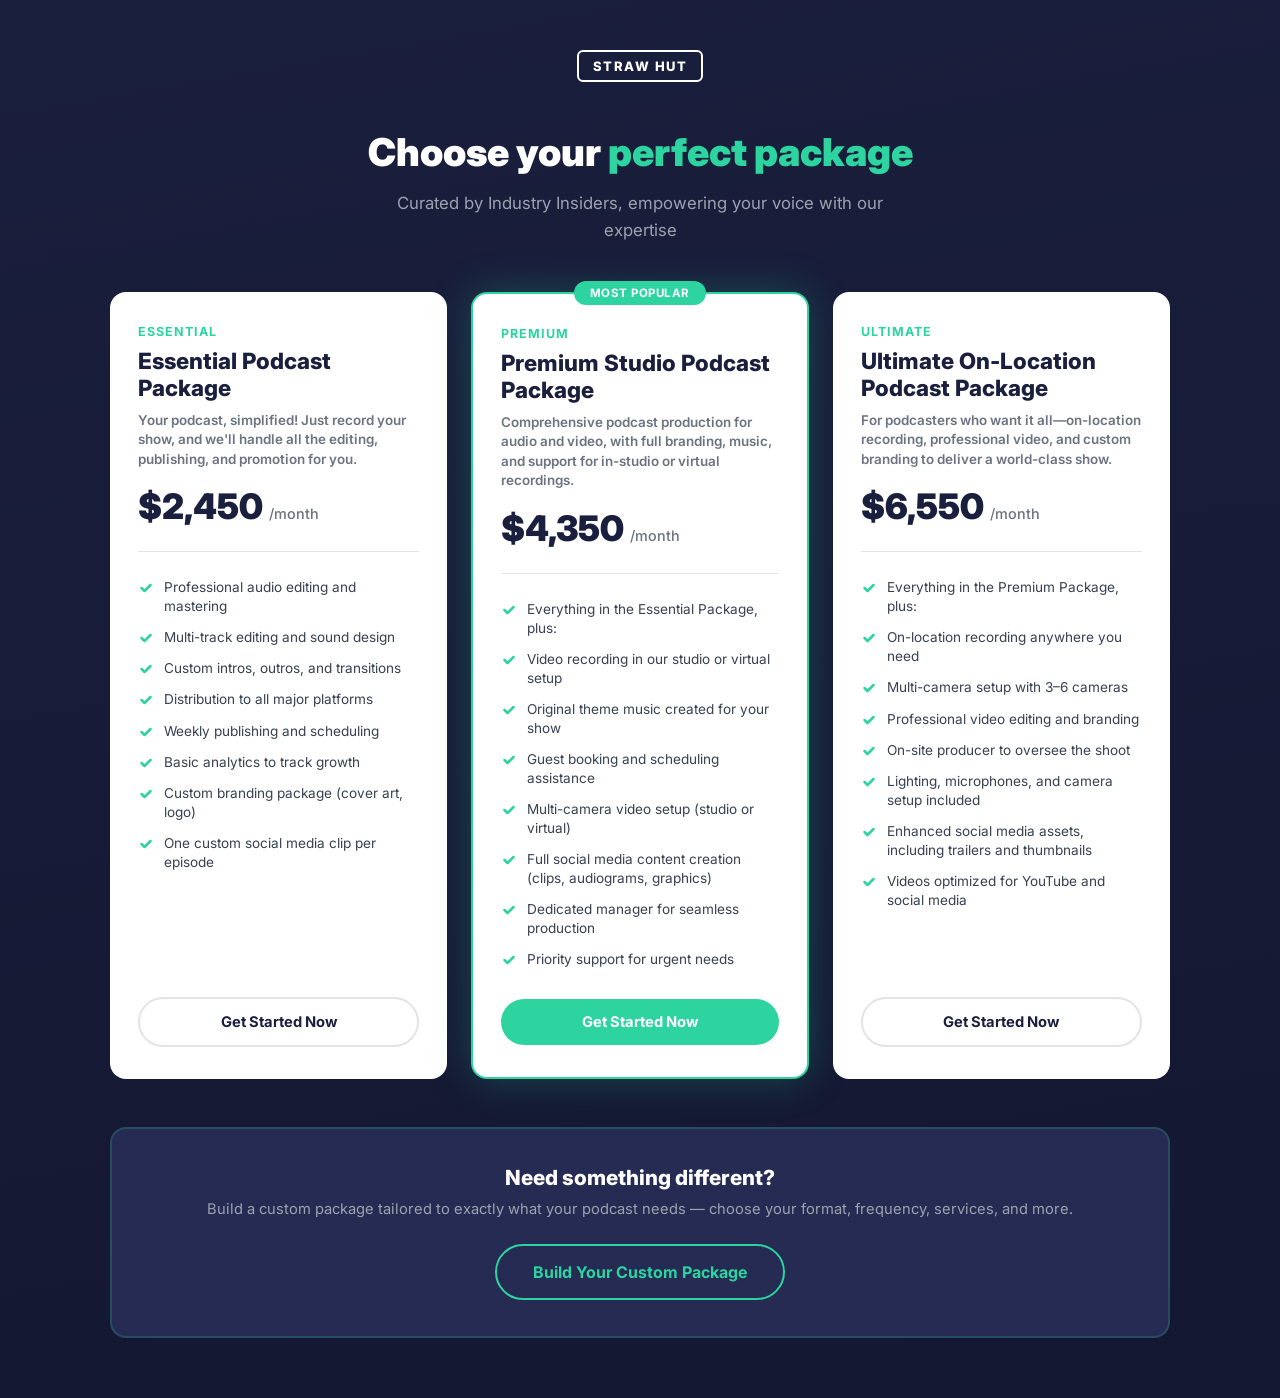
==== commit a13301f0: "Match package cards exactly to services.strawhutmedia.com content Updated all 3 package cards to use" ====
--- a/index.html
+++ b/index.html
@@ -141,6 +141,14 @@
       font-size: 1.4rem;
       font-weight: 800;
       color: var(--navy);
+      margin-bottom: 10px;
+    }
+
+    .pkg-tagline {
+      font-size: 0.84rem;
+      font-weight: 600;
+      color: var(--gray-500);
+      line-height: 1.45;
       margin-bottom: 16px;
     }
 
@@ -370,72 +378,70 @@
   <div id="packages-view">
     <div class="hero">
       <div class="logo">Straw Hut</div>
-      <h1>Podcast Production <span>Packages</span></h1>
-      <p>Everything you need to launch and grow a professional podcast. Choose a package or build your own custom quote.</p>
+      <h1>Choose your <span>perfect package</span></h1>
+      <p>Curated by Industry Insiders, empowering your voice with our expertise</p>
     </div>
 
     <div class="packages-grid">
 
-      <!-- Essential -->
+      <!-- Essential Podcast Package -->
       <div class="pkg-card">
         <div class="pkg-tier">Essential</div>
-        <div class="pkg-name">Essential Package</div>
+        <div class="pkg-name">Essential Podcast Package</div>
+        <p class="pkg-tagline">Your podcast, simplified! Just record your show, and we'll handle all the editing, publishing, and promotion for you.</p>
         <div class="pkg-price">$2,450 <span>/month</span></div>
         <div class="pkg-divider"></div>
         <ul class="pkg-features">
-          <li><svg viewBox="0 0 16 16"><polyline points="3.5 8 6.5 11 12.5 5"/></svg>Audio podcast production</li>
-          <li><svg viewBox="0 0 16 16"><polyline points="3.5 8 6.5 11 12.5 5"/></svg>Professional editing &amp; mastering</li>
-          <li><svg viewBox="0 0 16 16"><polyline points="3.5 8 6.5 11 12.5 5"/></svg>Custom intros, outros &amp; transitions</li>
-          <li><svg viewBox="0 0 16 16"><polyline points="3.5 8 6.5 11 12.5 5"/></svg>1–2 microphone setup</li>
-          <li><svg viewBox="0 0 16 16"><polyline points="3.5 8 6.5 11 12.5 5"/></svg>Weekly episode production</li>
+          <li><svg viewBox="0 0 16 16"><polyline points="3.5 8 6.5 11 12.5 5"/></svg>Professional audio editing and mastering</li>
+          <li><svg viewBox="0 0 16 16"><polyline points="3.5 8 6.5 11 12.5 5"/></svg>Multi-track editing and sound design</li>
+          <li><svg viewBox="0 0 16 16"><polyline points="3.5 8 6.5 11 12.5 5"/></svg>Custom intros, outros, and transitions</li>
           <li><svg viewBox="0 0 16 16"><polyline points="3.5 8 6.5 11 12.5 5"/></svg>Distribution to all major platforms</li>
-          <li><svg viewBox="0 0 16 16"><polyline points="3.5 8 6.5 11 12.5 5"/></svg>1 social media asset per episode</li>
+          <li><svg viewBox="0 0 16 16"><polyline points="3.5 8 6.5 11 12.5 5"/></svg>Weekly publishing and scheduling</li>
+          <li><svg viewBox="0 0 16 16"><polyline points="3.5 8 6.5 11 12.5 5"/></svg>Basic analytics to track growth</li>
+          <li><svg viewBox="0 0 16 16"><polyline points="3.5 8 6.5 11 12.5 5"/></svg>Custom branding package (cover art, logo)</li>
+          <li><svg viewBox="0 0 16 16"><polyline points="3.5 8 6.5 11 12.5 5"/></svg>One custom social media clip per episode</li>
         </ul>
-        <a href="https://services.strawhutmedia.com/" target="_blank" class="pkg-btn pkg-btn-outline">Get Started</a>
+        <a href="https://services.strawhutmedia.com/" target="_blank" class="pkg-btn pkg-btn-outline">Get Started Now</a>
       </div>
 
-      <!-- Premium -->
+      <!-- Premium Studio Podcast Package -->
       <div class="pkg-card featured">
         <div class="pkg-tier">Premium</div>
-        <div class="pkg-name">Premium Package</div>
+        <div class="pkg-name">Premium Studio Podcast Package</div>
+        <p class="pkg-tagline">Comprehensive podcast production for audio and video, with full branding, music, and support for in-studio or virtual recordings.</p>
         <div class="pkg-price">$4,350 <span>/month</span></div>
         <div class="pkg-divider"></div>
         <ul class="pkg-features">
-          <li><svg viewBox="0 0 16 16"><polyline points="3.5 8 6.5 11 12.5 5"/></svg>Audio + Video production</li>
-          <li><svg viewBox="0 0 16 16"><polyline points="3.5 8 6.5 11 12.5 5"/></svg>Professional editing &amp; mastering</li>
-          <li><svg viewBox="0 0 16 16"><polyline points="3.5 8 6.5 11 12.5 5"/></svg>Custom intros, outros &amp; transitions</li>
-          <li><svg viewBox="0 0 16 16"><polyline points="3.5 8 6.5 11 12.5 5"/></svg>Up to 3 microphone &amp; camera setup</li>
-          <li><svg viewBox="0 0 16 16"><polyline points="3.5 8 6.5 11 12.5 5"/></svg>Weekly episode production</li>
-          <li><svg viewBox="0 0 16 16"><polyline points="3.5 8 6.5 11 12.5 5"/></svg>In-studio recording on Melrose Ave</li>
-          <li><svg viewBox="0 0 16 16"><polyline points="3.5 8 6.5 11 12.5 5"/></svg>Distribution to all major platforms</li>
-          <li><svg viewBox="0 0 16 16"><polyline points="3.5 8 6.5 11 12.5 5"/></svg>Custom branding package</li>
-          <li><svg viewBox="0 0 16 16"><polyline points="3.5 8 6.5 11 12.5 5"/></svg>3 social media assets per episode</li>
-          <li><svg viewBox="0 0 16 16"><polyline points="3.5 8 6.5 11 12.5 5"/></svg>Analytics &amp; growth tracking</li>
+          <li><svg viewBox="0 0 16 16"><polyline points="3.5 8 6.5 11 12.5 5"/></svg>Everything in the Essential Package, plus:</li>
+          <li><svg viewBox="0 0 16 16"><polyline points="3.5 8 6.5 11 12.5 5"/></svg>Video recording in our studio or virtual setup</li>
+          <li><svg viewBox="0 0 16 16"><polyline points="3.5 8 6.5 11 12.5 5"/></svg>Original theme music created for your show</li>
+          <li><svg viewBox="0 0 16 16"><polyline points="3.5 8 6.5 11 12.5 5"/></svg>Guest booking and scheduling assistance</li>
+          <li><svg viewBox="0 0 16 16"><polyline points="3.5 8 6.5 11 12.5 5"/></svg>Multi-camera video setup (studio or virtual)</li>
+          <li><svg viewBox="0 0 16 16"><polyline points="3.5 8 6.5 11 12.5 5"/></svg>Full social media content creation (clips, audiograms, graphics)</li>
+          <li><svg viewBox="0 0 16 16"><polyline points="3.5 8 6.5 11 12.5 5"/></svg>Dedicated manager for seamless production</li>
+          <li><svg viewBox="0 0 16 16"><polyline points="3.5 8 6.5 11 12.5 5"/></svg>Priority support for urgent needs</li>
         </ul>
-        <a href="https://services.strawhutmedia.com/" target="_blank" class="pkg-btn pkg-btn-primary">Get Started</a>
+        <a href="https://services.strawhutmedia.com/" target="_blank" class="pkg-btn pkg-btn-primary">Get Started Now</a>
       </div>
 
-      <!-- Ultimate -->
+      <!-- Ultimate On-Location Podcast Package -->
       <div class="pkg-card">
         <div class="pkg-tier">Ultimate</div>
-        <div class="pkg-name">Ultimate Package</div>
+        <div class="pkg-name">Ultimate On-Location Podcast Package</div>
+        <p class="pkg-tagline">For podcasters who want it all—on-location recording, professional video, and custom branding to deliver a world-class show.</p>
         <div class="pkg-price">$6,550 <span>/month</span></div>
         <div class="pkg-divider"></div>
         <ul class="pkg-features">
-          <li><svg viewBox="0 0 16 16"><polyline points="3.5 8 6.5 11 12.5 5"/></svg>Audio + Video production</li>
-          <li><svg viewBox="0 0 16 16"><polyline points="3.5 8 6.5 11 12.5 5"/></svg>Professional editing &amp; mastering</li>
-          <li><svg viewBox="0 0 16 16"><polyline points="3.5 8 6.5 11 12.5 5"/></svg>Custom intros, outros &amp; transitions</li>
-          <li><svg viewBox="0 0 16 16"><polyline points="3.5 8 6.5 11 12.5 5"/></svg>4+ microphone &amp; multi-camera setup</li>
-          <li><svg viewBox="0 0 16 16"><polyline points="3.5 8 6.5 11 12.5 5"/></svg>Weekly episode production</li>
-          <li><svg viewBox="0 0 16 16"><polyline points="3.5 8 6.5 11 12.5 5"/></svg>In-studio or on-location recording</li>
-          <li><svg viewBox="0 0 16 16"><polyline points="3.5 8 6.5 11 12.5 5"/></svg>Distribution to all major platforms</li>
-          <li><svg viewBox="0 0 16 16"><polyline points="3.5 8 6.5 11 12.5 5"/></svg>Full custom branding package</li>
-          <li><svg viewBox="0 0 16 16"><polyline points="3.5 8 6.5 11 12.5 5"/></svg>7–10 social media assets per episode</li>
-          <li><svg viewBox="0 0 16 16"><polyline points="3.5 8 6.5 11 12.5 5"/></svg>Social media management</li>
-          <li><svg viewBox="0 0 16 16"><polyline points="3.5 8 6.5 11 12.5 5"/></svg>Full service — done for you</li>
-          <li><svg viewBox="0 0 16 16"><polyline points="3.5 8 6.5 11 12.5 5"/></svg>Dedicated production manager</li>
+          <li><svg viewBox="0 0 16 16"><polyline points="3.5 8 6.5 11 12.5 5"/></svg>Everything in the Premium Package, plus:</li>
+          <li><svg viewBox="0 0 16 16"><polyline points="3.5 8 6.5 11 12.5 5"/></svg>On-location recording anywhere you need</li>
+          <li><svg viewBox="0 0 16 16"><polyline points="3.5 8 6.5 11 12.5 5"/></svg>Multi-camera setup with 3–6 cameras</li>
+          <li><svg viewBox="0 0 16 16"><polyline points="3.5 8 6.5 11 12.5 5"/></svg>Professional video editing and branding</li>
+          <li><svg viewBox="0 0 16 16"><polyline points="3.5 8 6.5 11 12.5 5"/></svg>On-site producer to oversee the shoot</li>
+          <li><svg viewBox="0 0 16 16"><polyline points="3.5 8 6.5 11 12.5 5"/></svg>Lighting, microphones, and camera setup included</li>
+          <li><svg viewBox="0 0 16 16"><polyline points="3.5 8 6.5 11 12.5 5"/></svg>Enhanced social media assets, including trailers and thumbnails</li>
+          <li><svg viewBox="0 0 16 16"><polyline points="3.5 8 6.5 11 12.5 5"/></svg>Videos optimized for YouTube and social media</li>
         </ul>
-        <a href="https://services.strawhutmedia.com/" target="_blank" class="pkg-btn pkg-btn-outline">Get Started</a>
+        <a href="https://services.strawhutmedia.com/" target="_blank" class="pkg-btn pkg-btn-outline">Get Started Now</a>
       </div>
 
     </div>
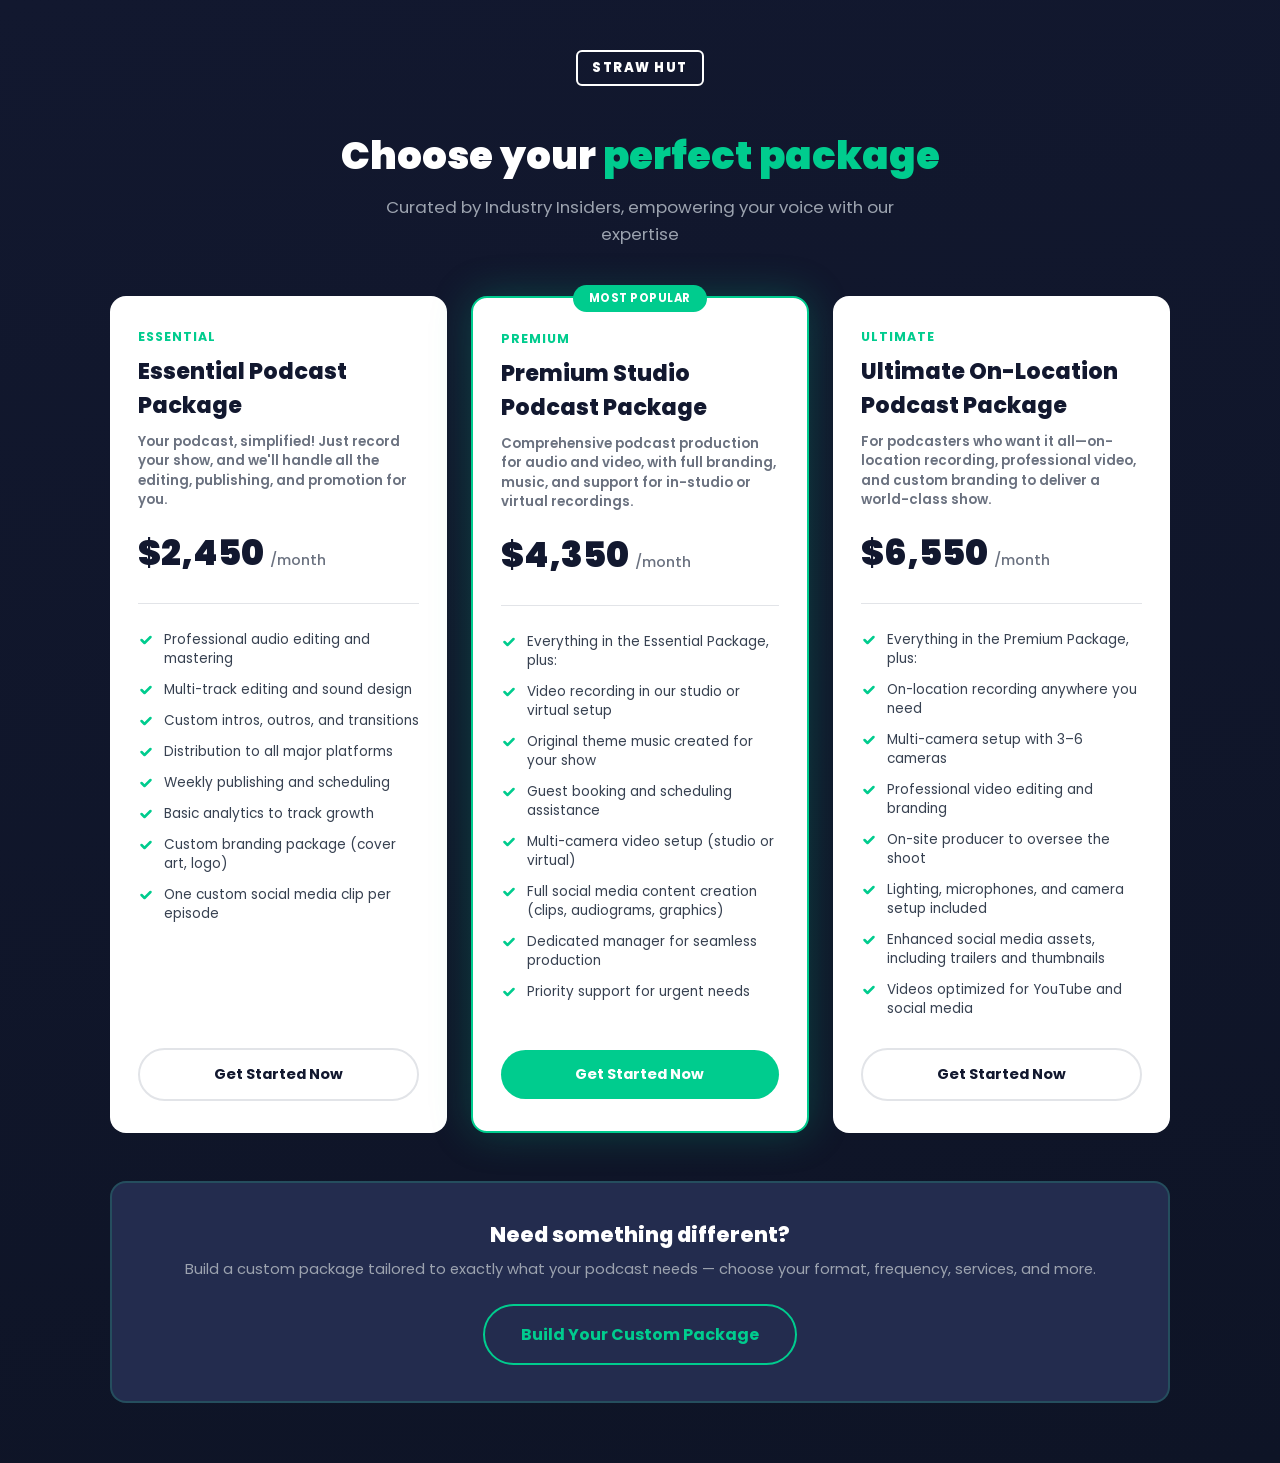
==== commit eec6bcce: "Match brand: restyle quote builder to the new Straw Hut site Swap the design tokens (navy, accent gr" ====
--- a/index.html
+++ b/index.html
@@ -6,16 +6,16 @@
   <title>Podcast Production Packages | Straw Hut Media</title>
   <link rel="preconnect" href="https://fonts.googleapis.com">
   <link rel="preconnect" href="https://fonts.gstatic.com" crossorigin>
-  <link href="https://fonts.googleapis.com/css2?family=Inter:wght@400;500;600;700;800;900&display=swap" rel="stylesheet">
+  <link href="https://fonts.googleapis.com/css2?family=Poppins:wght@400;500;600;700;800;900&display=swap" rel="stylesheet">
   <style>
     :root {
-      --navy: #1a1f3d;
-      --navy-light: #252b52;
-      --navy-dark: #131731;
-      --green: #2dd4a0;
-      --green-hover: #25b888;
-      --green-soft: rgba(45, 212, 160, 0.1);
-      --green-glow: rgba(45, 212, 160, 0.25);
+      --navy: #12182f;
+      --navy-light: #232c4e;
+      --navy-dark: #0e1426;
+      --green: #00cc8e;
+      --green-hover: #00e6a0;
+      --green-soft: rgba(0, 204, 142, 0.1);
+      --green-glow: rgba(0, 204, 142, 0.25);
       --white: #ffffff;
       --gray-50: #f8f9fa;
       --gray-100: #f0f1f3;
@@ -32,7 +32,7 @@
     * { margin: 0; padding: 0; box-sizing: border-box; }
 
     body {
-      font-family: 'Inter', -apple-system, BlinkMacSystemFont, 'Segoe UI', sans-serif;
+      font-family: 'Poppins', -apple-system, BlinkMacSystemFont, 'Segoe UI', sans-serif;
       background: linear-gradient(170deg, var(--navy) 0%, var(--navy-dark) 100%);
       color: var(--gray-800);
       min-height: 100vh;
@@ -401,7 +401,7 @@
           <li><svg viewBox="0 0 16 16"><polyline points="3.5 8 6.5 11 12.5 5"/></svg>Custom branding package (cover art, logo)</li>
           <li><svg viewBox="0 0 16 16"><polyline points="3.5 8 6.5 11 12.5 5"/></svg>One custom social media clip per episode</li>
         </ul>
-        <a href="https://services.strawhutmedia.com/" target="_blank" class="pkg-btn pkg-btn-outline">Get Started Now</a>
+        <button class="pkg-btn pkg-btn-outline shm-pkg-cta" data-package="Essential Podcast Package — $2,450/month" data-features="Professional audio editing and mastering, Multi-track editing and sound design, Custom intros/outros/transitions, Distribution to all major platforms, Weekly publishing and scheduling, Basic analytics, Custom branding package, One custom social media clip per episode">Get Started Now</button>
       </div>
 
       <!-- Premium Studio Podcast Package -->
@@ -421,7 +421,7 @@
           <li><svg viewBox="0 0 16 16"><polyline points="3.5 8 6.5 11 12.5 5"/></svg>Dedicated manager for seamless production</li>
           <li><svg viewBox="0 0 16 16"><polyline points="3.5 8 6.5 11 12.5 5"/></svg>Priority support for urgent needs</li>
         </ul>
-        <a href="https://services.strawhutmedia.com/" target="_blank" class="pkg-btn pkg-btn-primary">Get Started Now</a>
+        <button class="pkg-btn pkg-btn-primary shm-pkg-cta" data-package="Premium Studio Podcast Package — $4,350/month" data-features="Everything in Essential, plus: Video recording (studio or virtual), Original theme music, Guest booking and scheduling, Multi-camera video setup, Full social media content creation, Dedicated production manager, Priority support">Get Started Now</button>
       </div>
 
       <!-- Ultimate On-Location Podcast Package -->
@@ -441,7 +441,7 @@
           <li><svg viewBox="0 0 16 16"><polyline points="3.5 8 6.5 11 12.5 5"/></svg>Enhanced social media assets, including trailers and thumbnails</li>
           <li><svg viewBox="0 0 16 16"><polyline points="3.5 8 6.5 11 12.5 5"/></svg>Videos optimized for YouTube and social media</li>
         </ul>
-        <a href="https://services.strawhutmedia.com/" target="_blank" class="pkg-btn pkg-btn-outline">Get Started Now</a>
+        <button class="pkg-btn pkg-btn-outline shm-pkg-cta" data-package="Ultimate On-Location Podcast Package — $6,550/month" data-features="Everything in Premium, plus: On-location recording anywhere, Multi-camera setup (3-6 cameras), Professional video editing and branding, On-site producer, Lighting/microphones/camera setup included, Enhanced social media assets (trailers, thumbnails), Videos optimized for YouTube and social">Get Started Now</button>
       </div>
 
     </div>
@@ -473,6 +473,7 @@
   <script src="widget.js"></script>
   <script>
     (function() {
+      var CALENDLY_URL = 'https://calendly.com/strawhutmedia/discovery';
       var packagesView = document.getElementById('packages-view');
       var quizView = document.getElementById('quiz-view');
 
@@ -487,6 +488,49 @@
         packagesView.style.display = 'block';
         window.scrollTo({ top: 0, behavior: 'smooth' });
       });
+
+      // ── Calendly for package "Get Started" buttons ──────────
+      function loadCalendly(callback) {
+        if (window.Calendly) { callback(); return; }
+        var link = document.createElement('link');
+        link.href = 'https://assets.calendly.com/assets/external/widget.css';
+        link.rel = 'stylesheet';
+        document.head.appendChild(link);
+        var script = document.createElement('script');
+        script.src = 'https://assets.calendly.com/assets/external/widget.js';
+        script.onload = callback;
+        document.head.appendChild(script);
+      }
+
+      // Preload Calendly on page load
+      loadCalendly(function() {});
+
+      var pkgBtns = document.querySelectorAll('.shm-pkg-cta');
+      for (var i = 0; i < pkgBtns.length; i++) {
+        (function(btn) {
+          btn.addEventListener('click', function() {
+            var pkg = btn.getAttribute('data-package');
+            var features = btn.getAttribute('data-features');
+            var summary = '=== PACKAGE SELECTION ===\n\n'
+              + 'Selected Package: ' + pkg + '\n\n'
+              + '--- What\'s Included ---\n'
+              + features.split(', ').map(function(f) { return '• ' + f; }).join('\n');
+
+            if (window.Calendly) {
+              window.Calendly.initPopupWidget({
+                url: CALENDLY_URL + '?hide_gdpr_banner=1',
+                prefill: {
+                  customAnswers: {
+                    a1: summary
+                  }
+                }
+              });
+            } else {
+              window.open(CALENDLY_URL + '?a1=' + encodeURIComponent(summary), '_blank');
+            }
+          });
+        })(pkgBtns[i]);
+      }
     })();
   </script>
 
